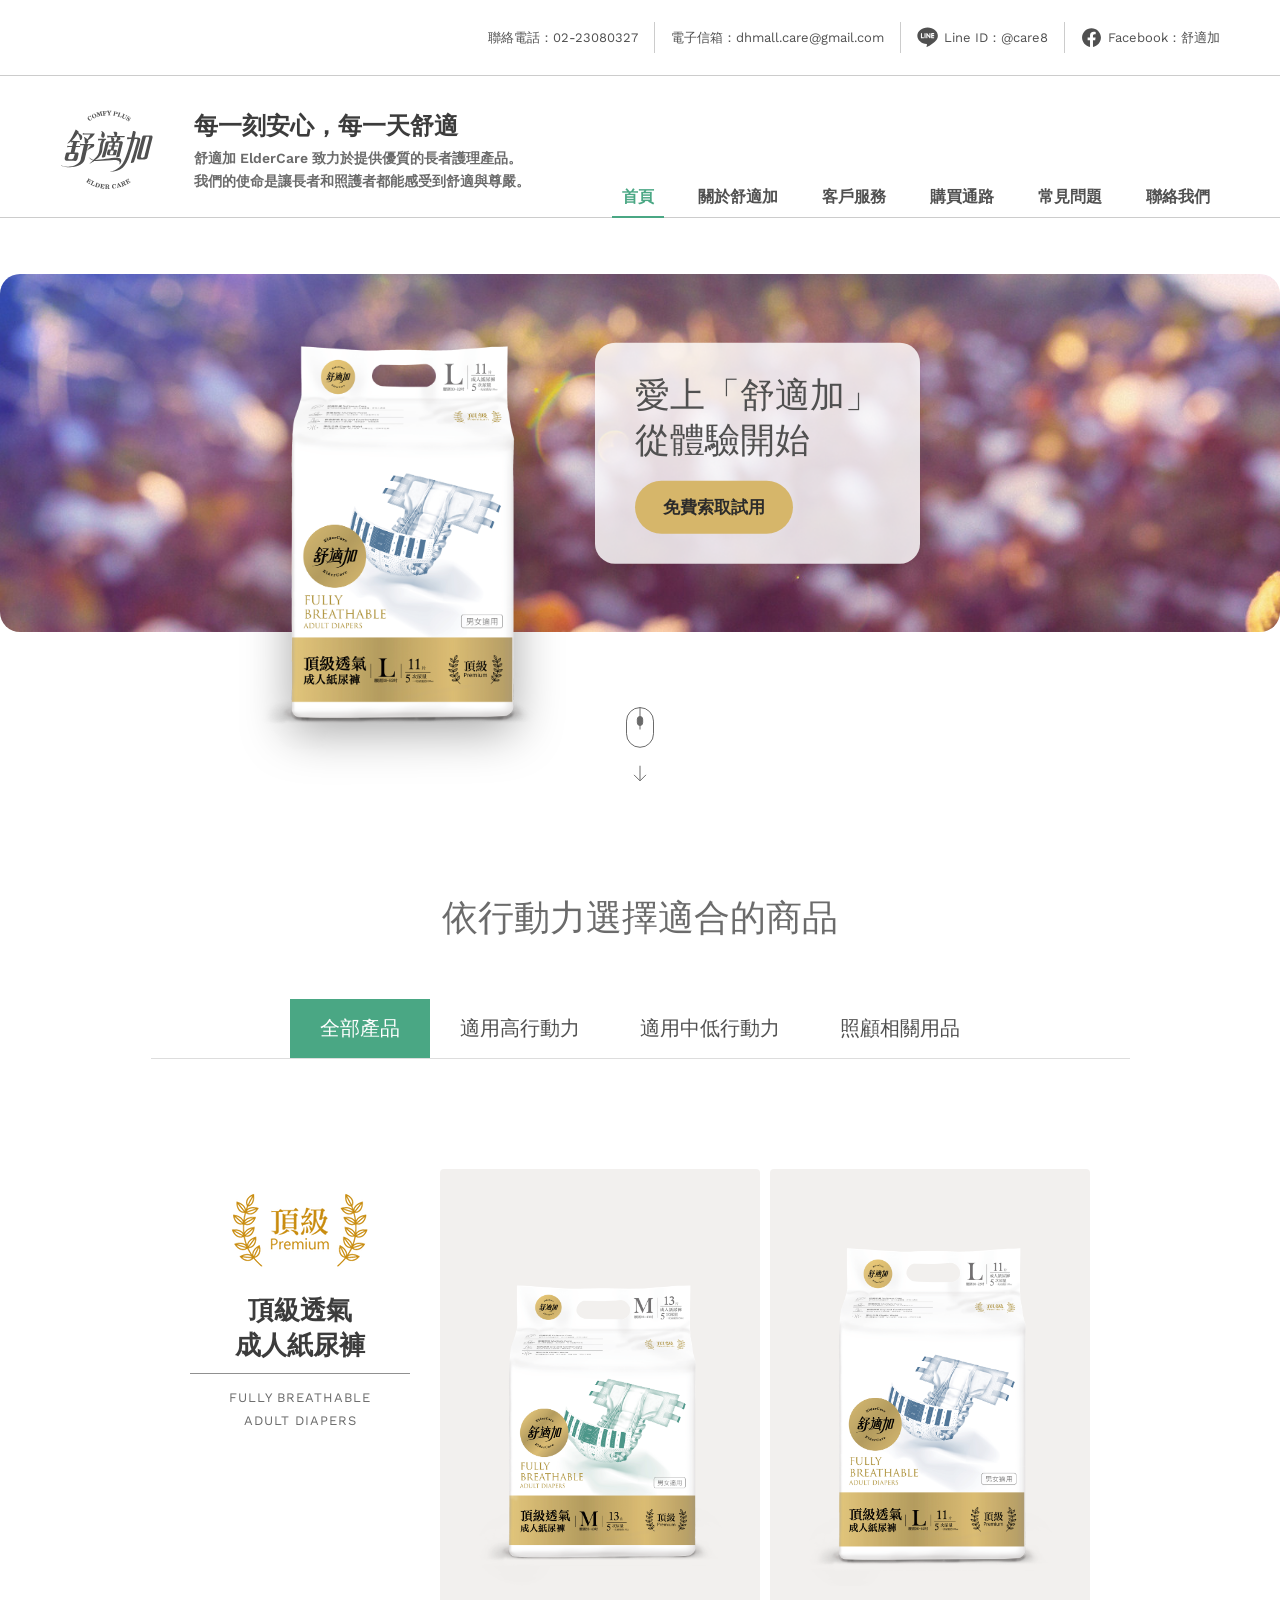
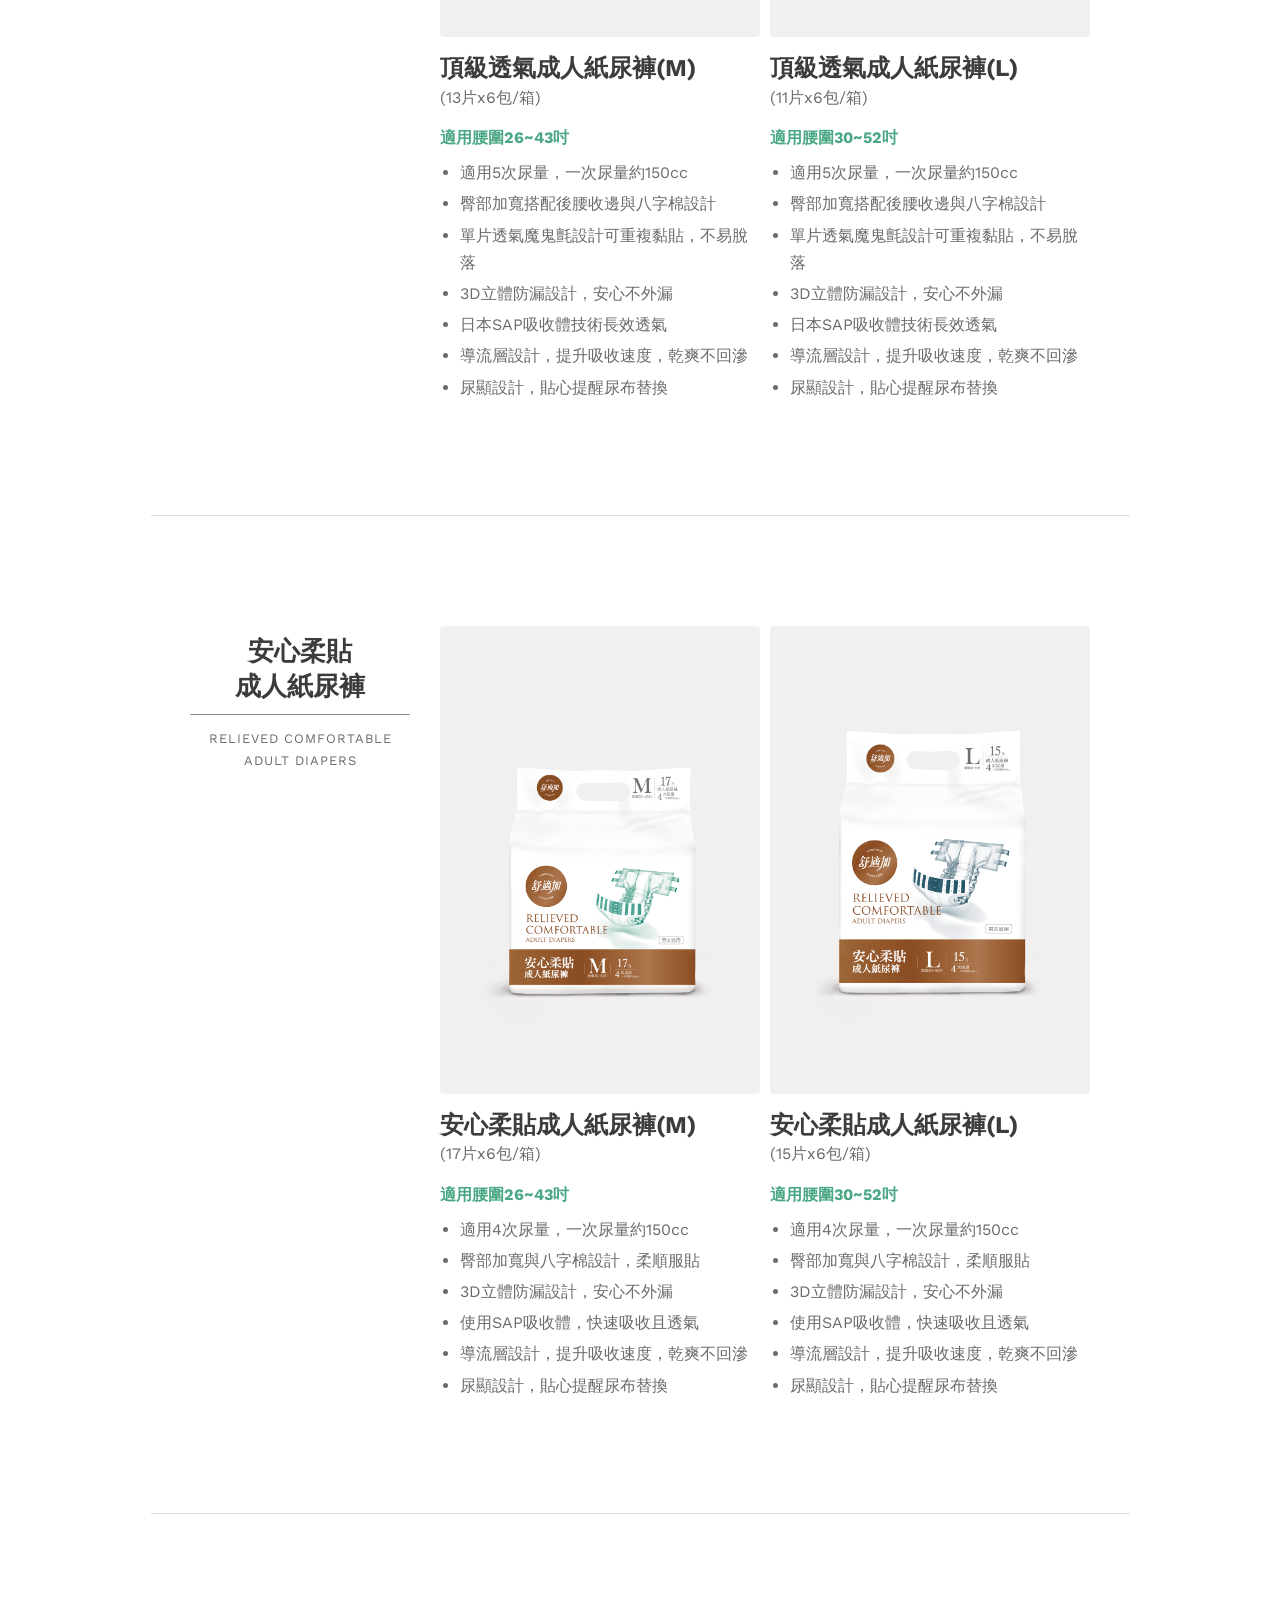
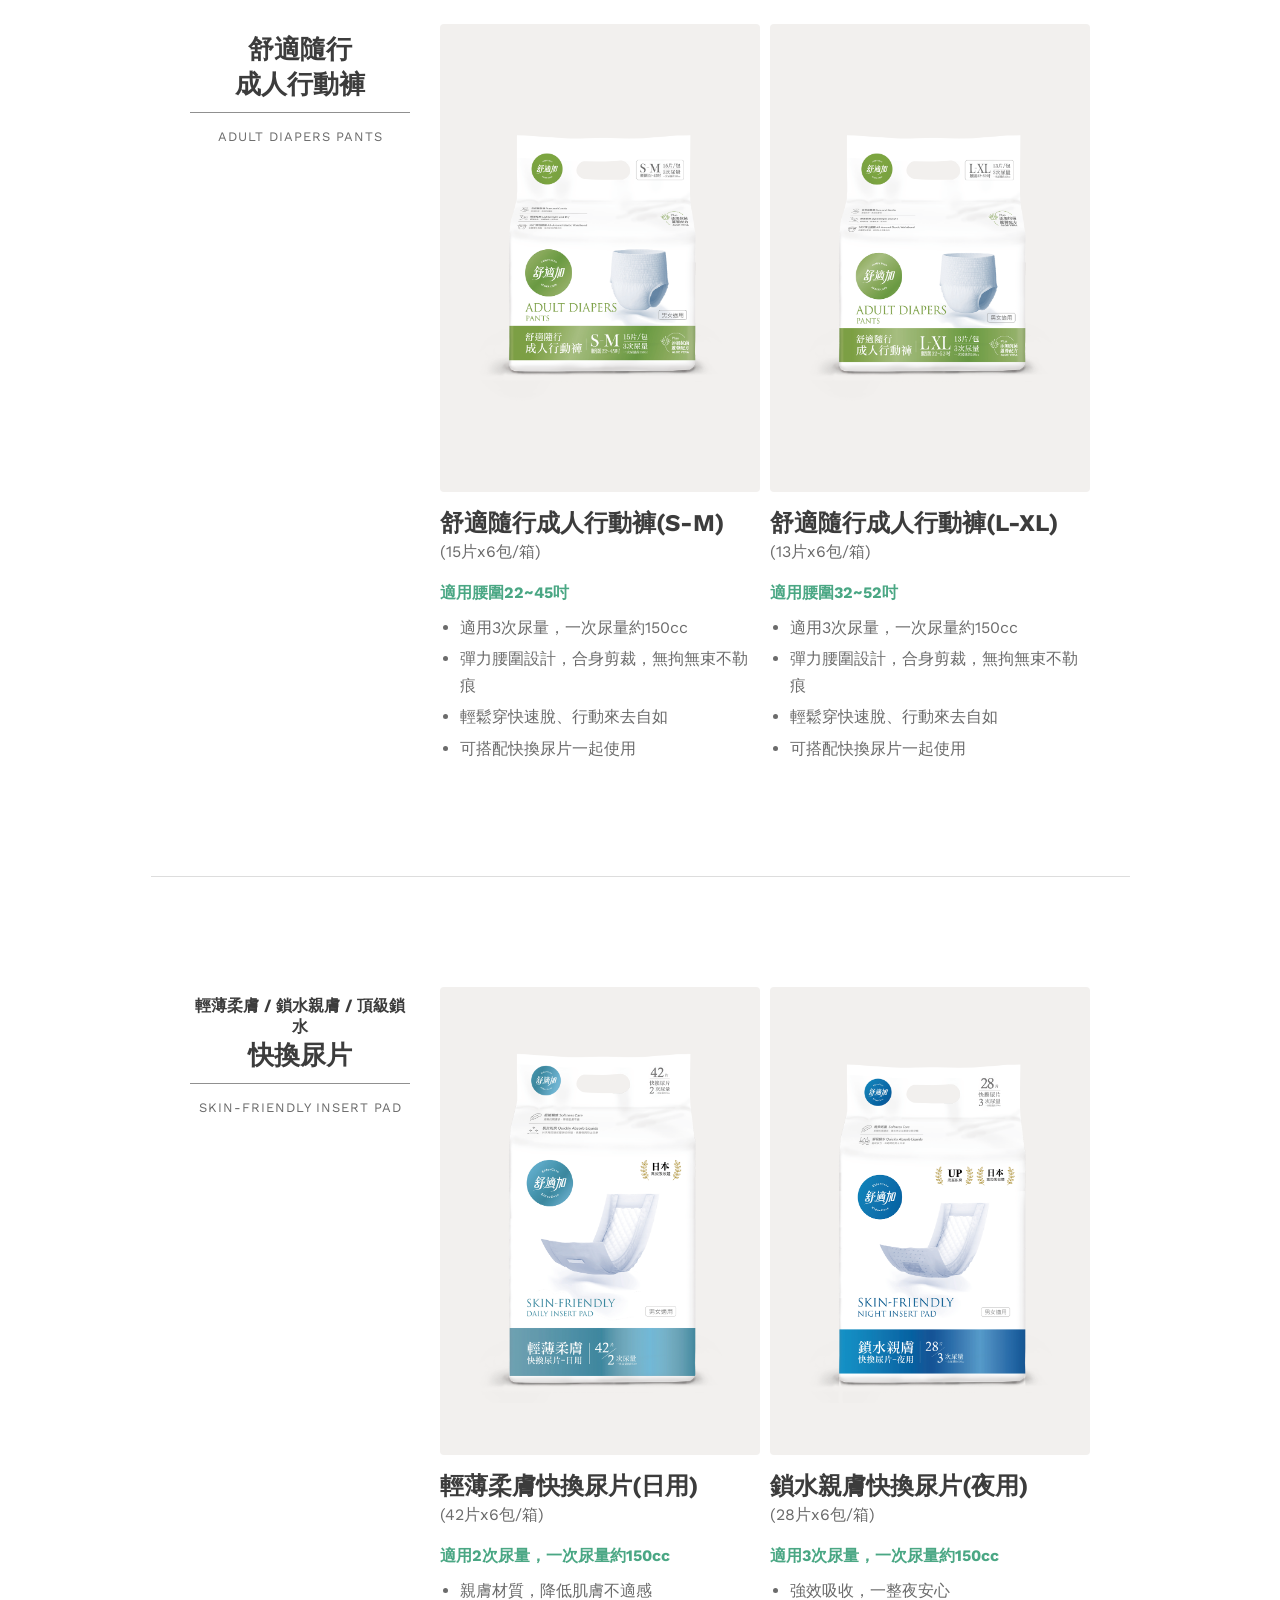
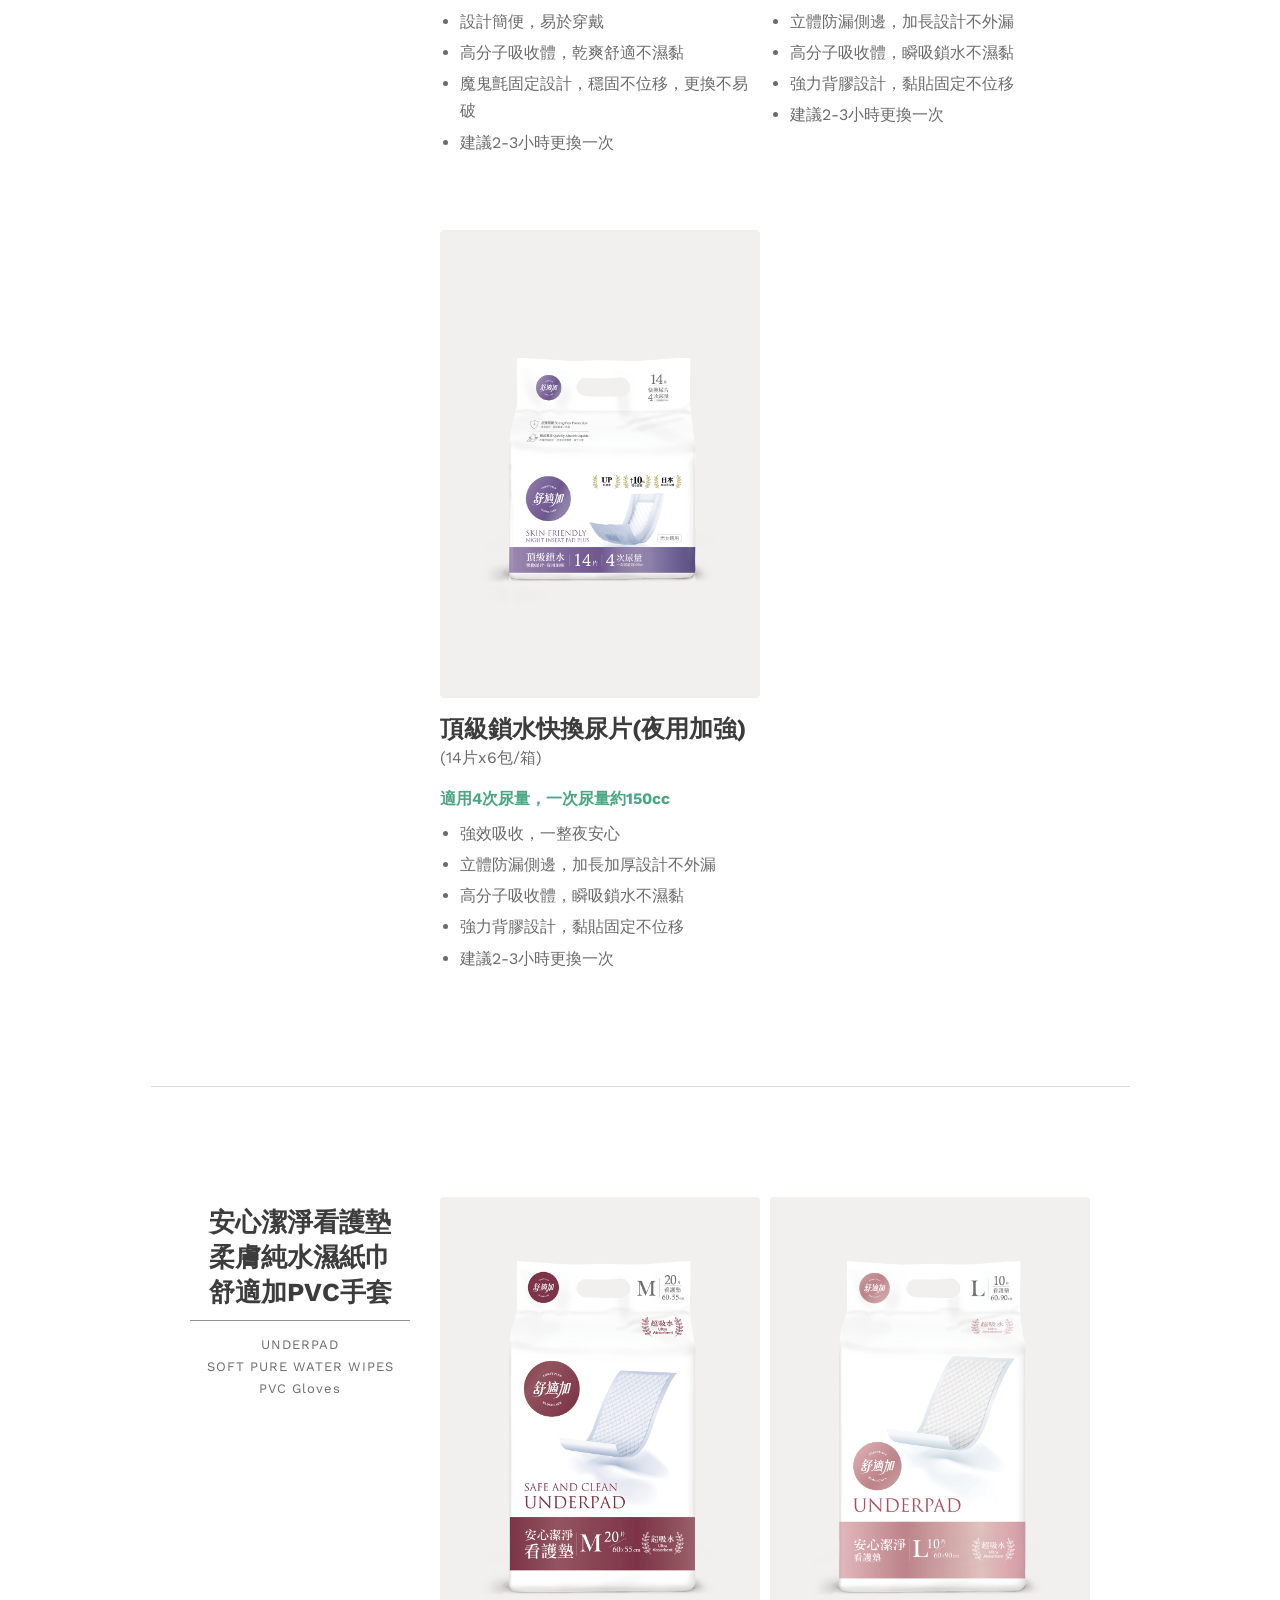
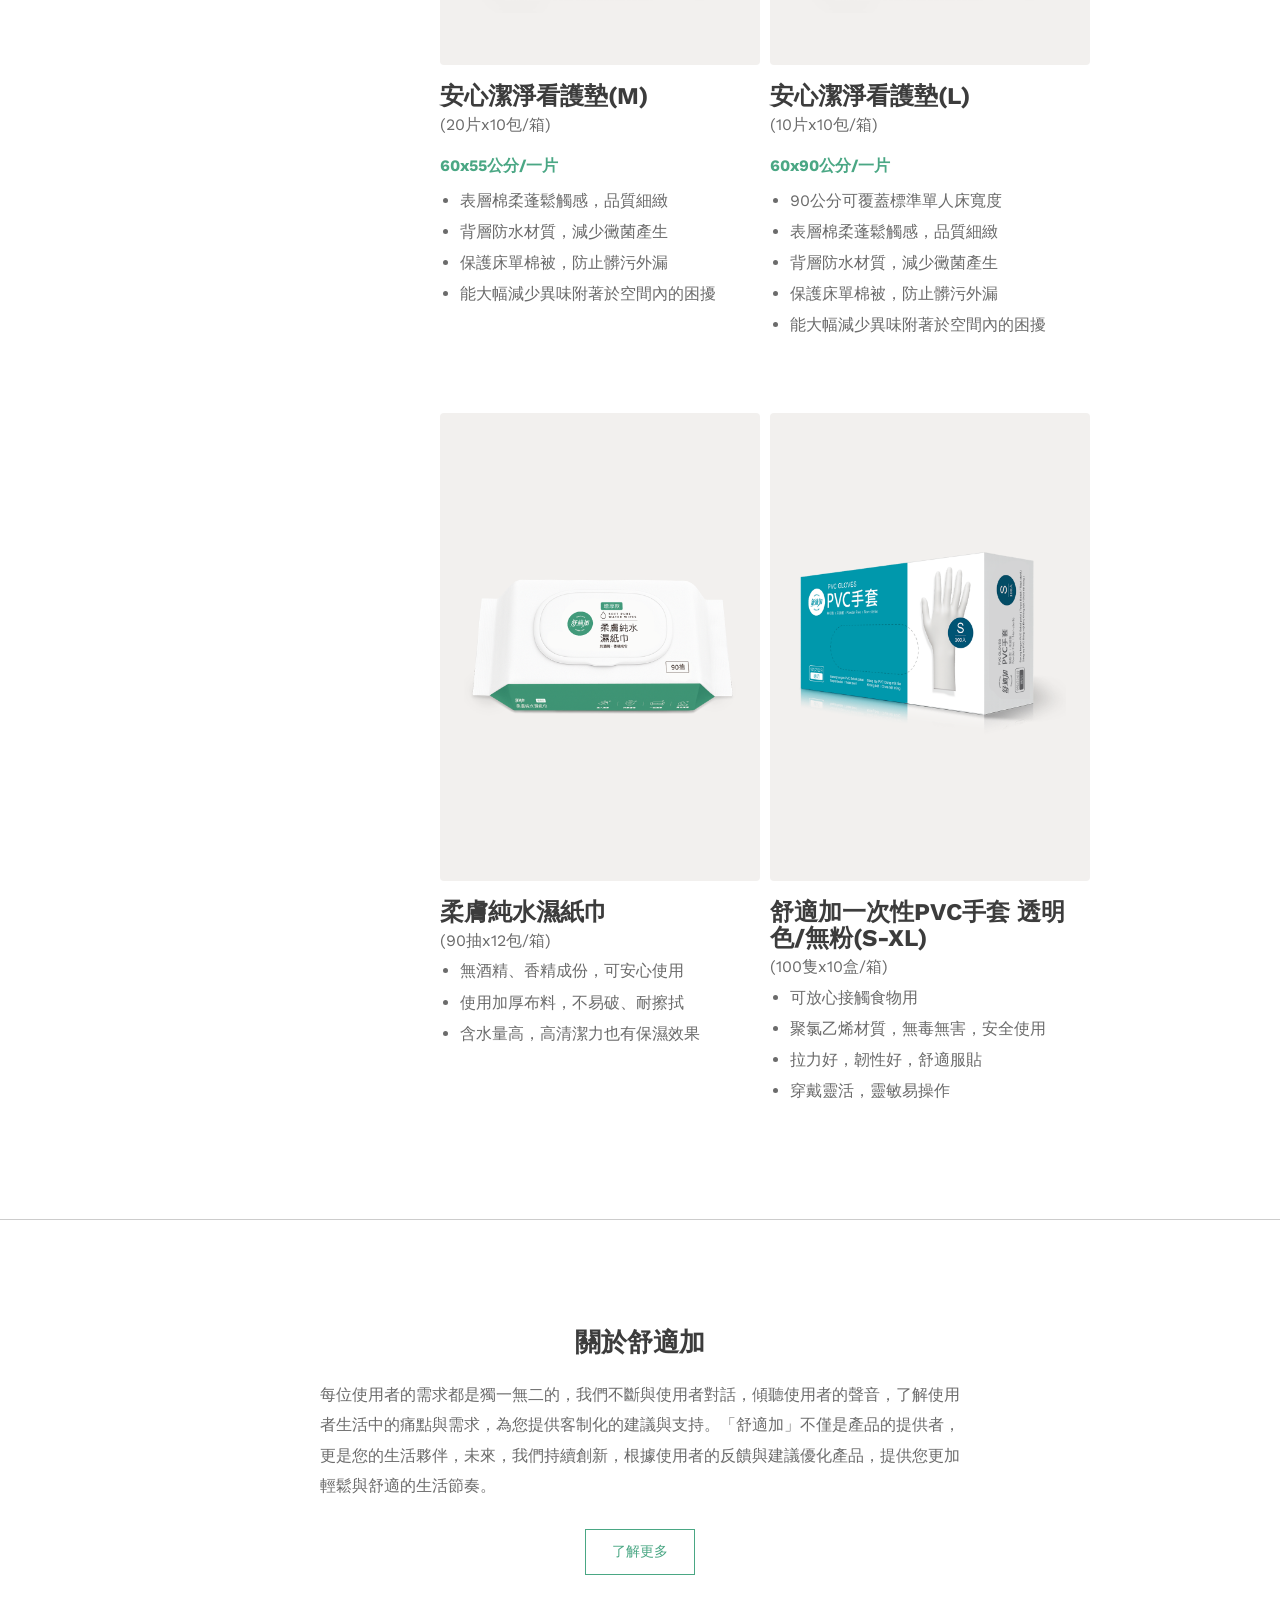
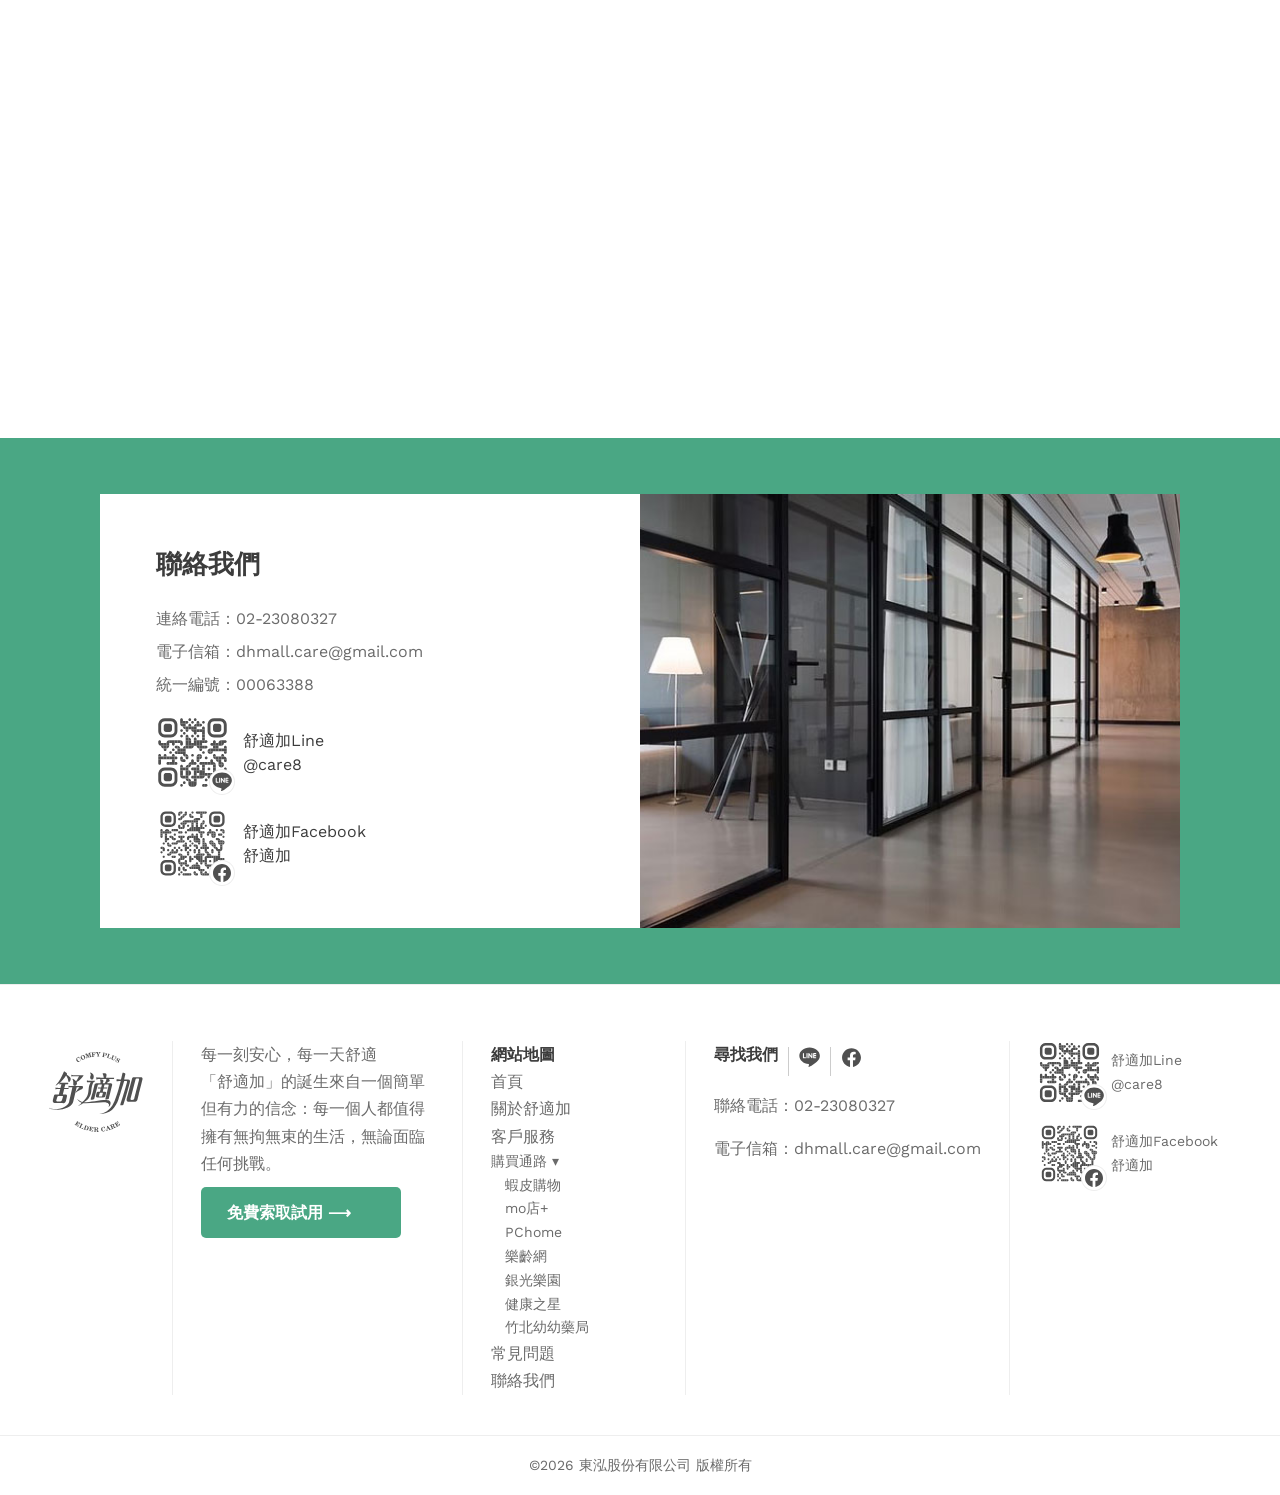
==== index.html @ c359fefc "web" ====
<!DOCTYPE html>
<html lang="zh-Hant">
<head>
<meta charset="UTF-8">
<meta name="viewport" content="width=device-width, initial-scale=1.0">
<title>舒適加 | 成人照顧用品 | 成人紙尿褲、成人行動褲、黏貼式尿布、快換尿片、看護墊 | 愛上，從體驗開始</title>
<link rel="icon" href="images/favicon.png">
<link rel="stylesheet" href="style.css">
<link rel="preconnect" href="https://fonts.googleapis.com">
<link rel="preconnect" href="https://fonts.gstatic.com" crossorigin>
<link href="https://fonts.googleapis.com/css2?family=Handjet:wght,ELSH@100..900,2&family=Noto+Serif+TC&family=Work+Sans:ital,wght@0,100..900;1,100..900&display=swap" rel="stylesheet">
</head>
<body>
<header class="site-header">
  <div class="topbar">
    <div class="bar topbar-inner">
      <a href="tel:0223080327">聯絡電話：02-23080327</a>
      <a href="mailto:dhmall.care@gmail.com">電子信箱：dhmall.care@gmail.com</a>
      <a href="https://lin.ee/dEskHnp" target="_blank" rel="noopener" class="topbar-icon-link"><span class="topbar-icon icon-swap" aria-hidden="true"><img src="images/icon-line.svg" alt="" class="icon-base"><img src="images/icon-line-hover.svg" alt="" class="icon-hover"></span>Line ID：@care8</a>
      <a href="https://www.facebook.com/comfyplus.tw" target="_blank" rel="noopener" class="topbar-icon-link"><span class="topbar-icon icon-swap" aria-hidden="true"><img src="images/icon-facebook.svg" alt="" class="icon-base"><img src="images/icon-facebook-hover.svg" alt="" class="icon-hover"></span>Facebook：舒適加</a>
    </div>
  </div>
  <div class="mainbar">
    <div class="bar mainbar-inner">
      <a href="index.html" class="logo">
        <span class="logo-img icon-swap"><img src="images/logo.svg" alt="舒適加 Comfy Plus Elder Care" class="icon-base"><img src="images/logo-hover.svg" alt="" class="icon-hover"></span>
      </a>
      <button type="button" class="nav-toggle" id="navToggle" aria-label="開啟選單" aria-expanded="false" aria-controls="mainNav">
        <span></span><span></span><span></span>
      </button>
      <div class="tagline">
        <h1>每一刻安心，每一天舒適</h1>
        <p>舒適加 ElderCare 致力於提供優質的長者護理產品。<br>我們的使命是讓長者和照護者都能感受到舒適與尊嚴。</p>
      </div>
      <nav class="mainnav" id="mainNav">
        <a href="index.html" class="active">首頁</a>
        <a href="about.html">關於舒適加</a>
        <a href="service.html">客戶服務</a>
        <a href="buy.html">購買通路</a>
        <a href="faq.html">常見問題</a>
        <a href="contactus.html">聯絡我們</a>
      </nav>
    </div>
  </div>
</header>

<main>
  <section class="hero">
    <div class="hero-container">
      <div class="hero-box-wrap">
        <div class="hero-box">
          <div class="hero-box-bg" style="background-image:url('images/cotton-2023-11-27-05-09-22-utc_edited.jpg');"></div>
          <div class="hero-text">
            <h2>愛上「舒適加」<br>從體驗開始</h2>
            <a href="https://docs.google.com/forms/d/1OPw-nkULOVYaguo0U02xBSoH95jGN0qlXhb7-xASJwA/edit" target="_blank" rel="noopener" class="btn-gold">免費索取試用</a>
          </div>
          <div class="hero-product">
          <img src="images/premium_L.png" alt="頂級透氣成人紙尿褲" width="387" height="585">
        </div>
        </div>
      </div>
    </div>
    <div class="scroll-indicator" aria-hidden="true">
      <svg width="28" height="200" viewBox="0 0 28 50" fill="none" xmlns="http://www.w3.org/2000/svg">
<rect x="0.5" y="0.604492" width="27" height="39.6897" rx="13.5" stroke="#505050"></rect>
<path d="M14 0.695068L14 22.1064" stroke="#505050" stroke-linecap="round"></path>
<rect x="11.3413" y="9.54645" width="5.3174" height="8.85417" rx="2.6587" fill="#505050" stroke="#505050"></rect>
<g>
<path d="M8.30042 61.4828L14 67.1824L19.6996 61.4828" stroke="#505050" stroke-linecap="round"></path>
<path d="M14 66.7259V52.4733" stroke="#505050" stroke-linecap="round"></path>
  <animateTransform attributeName="transform" type="translate" values="0 -10;0 40;" begin="0s" dur="2s" repeatCount="indefinite"></animateTransform>
  <animate attributeName="opacity" values="0;1;1;1;1;1;0" dur="2s" repeatCount="indefinite"></animate>
</g>
</svg>
    </div>
  </section>

  <section class="filter-section">
    <div class="container">
      <h2 class="section-title">依行動力選擇適合的商品</h2>
      <div class="filter-tabs">
        <button class="tab active" data-filter="all">全部產品</button>
        <button class="tab" data-filter="high">適用高行動力</button>
        <button class="tab" data-filter="mid">適用中低行動力</button>
        <button class="tab" data-filter="care">照顧相關用品</button>
      </div>
    </div>
  </section>

  <section class="product-category" data-cats="mid">
    <div class="container cat-row">
      <div class="cat-label">
        <img src="images/399282_3dc784b859944d4f8203122feb60af1d.png" alt="頂級標誌" class="cat-badge-img">
        <h3>頂級透氣<br>成人紙尿褲</h3>
        <p class="cat-en">FULLY BREATHABLE<br>ADULT DIAPERS</p>
      </div>
      <div class="cat-products">
        <article class="product-card">
          <div class="product-img"><img src="images/premium_M.png" alt="頂級透氣成人紙尿褲(M)"></div>
          <h4>頂級透氣成人紙尿褲(M)<br><span class="pack">(13片x6包/箱)</span></h4>
          <p class="fit">適用腰圍26~43吋</p>
          <ul>
            <li>適用5次尿量，一次尿量約150cc</li>
            <li>臀部加寬搭配後腰收邊與八字棉設計</li>
            <li>單片透氣魔鬼氈設計可重複黏貼，不易脫落</li>
            <li>3D立體防漏設計，安心不外漏</li>
            <li>日本SAP吸收體技術長效透氣</li>
            <li>導流層設計，提升吸收速度，乾爽不回滲</li>
            <li>尿顯設計，貼心提醒尿布替換</li>
          </ul>
        </article>
        <article class="product-card">
          <div class="product-img"><img src="images/premium_L.png" alt="頂級透氣成人紙尿褲(L)"></div>
          <h4>頂級透氣成人紙尿褲(L)<br><span class="pack">(11片x6包/箱)</span></h4>
          <p class="fit">適用腰圍30~52吋</p>
          <ul>
            <li>適用5次尿量，一次尿量約150cc</li>
            <li>臀部加寬搭配後腰收邊與八字棉設計</li>
            <li>單片透氣魔鬼氈設計可重複黏貼，不易脫落</li>
            <li>3D立體防漏設計，安心不外漏</li>
            <li>日本SAP吸收體技術長效透氣</li>
            <li>導流層設計，提升吸收速度，乾爽不回滲</li>
            <li>尿顯設計，貼心提醒尿布替換</li>
          </ul>
        </article>
      </div>
    </div>
  </section>

  <section class="product-category alt" data-cats="mid">
    <div class="container cat-row">
      <div class="cat-label">
        <h3>安心柔貼<br>成人紙尿褲</h3>
        <p class="cat-en">RELIEVED COMFORTABLE<br>ADULT DIAPERS</p>
      </div>
      <div class="cat-products">
        <article class="product-card">
          <div class="product-img"><img src="images/PE_M.png" alt="安心柔貼成人紙尿褲(M)"></div>
          <h4>安心柔貼成人紙尿褲(M)<br><span class="pack">(17片x6包/箱)</span></h4>
          <p class="fit">適用腰圍26~43吋</p>
          <ul>
            <li>適用4次尿量，一次尿量約150cc</li>
            <li>臀部加寬與八字棉設計，柔順服貼</li>
            <li>3D立體防漏設計，安心不外漏</li>
            <li>使用SAP吸收體，快速吸收且透氣</li>
            <li>導流層設計，提升吸收速度，乾爽不回滲</li>
            <li>尿顯設計，貼心提醒尿布替換</li>
          </ul>
        </article>
        <article class="product-card">
          <div class="product-img"><img src="images/PE_L.png" alt="安心柔貼成人紙尿褲(L)"></div>
          <h4>安心柔貼成人紙尿褲(L)<br><span class="pack">(15片x6包/箱)</span></h4>
          <p class="fit">適用腰圍30~52吋</p>
          <ul>
            <li>適用4次尿量，一次尿量約150cc</li>
            <li>臀部加寬與八字棉設計，柔順服貼</li>
            <li>3D立體防漏設計，安心不外漏</li>
            <li>使用SAP吸收體，快速吸收且透氣</li>
            <li>導流層設計，提升吸收速度，乾爽不回滲</li>
            <li>尿顯設計，貼心提醒尿布替換</li>
          </ul>
        </article>
      </div>
    </div>
  </section>

  <section class="product-category" data-cats="high">
    <div class="container cat-row">
      <div class="cat-label">
        <h3>舒適隨行<br>成人行動褲</h3>
        <p class="cat-en">ADULT DIAPERS PANTS</p>
      </div>
      <div class="cat-products">
        <article class="product-card">
          <div class="product-img"><img src="images/pants_S-M.png" alt="舒適隨行成人行動褲(S-M)"></div>
          <h4>舒適隨行成人行動褲(S-M)<br><span class="pack">(15片x6包/箱)</span></h4>
          <p class="fit">適用腰圍22~45吋</p>
          <ul>
            <li>適用3次尿量，一次尿量約150cc</li>
            <li>彈力腰圍設計，合身剪裁，無拘無束不勒痕</li>
            <li>輕鬆穿快速脫、行動來去自如</li>
            <li>可搭配快換尿片一起使用</li>
          </ul>
        </article>
        <article class="product-card">
          <div class="product-img"><img src="images/pants_L-XL.png" alt="舒適隨行成人行動褲(L-XL)"></div>
          <h4>舒適隨行成人行動褲(L-XL)<br><span class="pack">(13片x6包/箱)</span></h4>
          <p class="fit">適用腰圍32~52吋</p>
          <ul>
            <li>適用3次尿量，一次尿量約150cc</li>
            <li>彈力腰圍設計，合身剪裁，無拘無束不勒痕</li>
            <li>輕鬆穿快速脫、行動來去自如</li>
            <li>可搭配快換尿片一起使用</li>
          </ul>
        </article>
      </div>
    </div>
  </section>

  <section class="product-category alt" data-cats="high mid">
    <div class="container cat-row">
      <div class="cat-label">
        <h3><div style="font-size: 16px;">輕薄柔膚 / 鎖水親膚 / 頂級鎖水</div>快換尿片</h3>
        <p class="cat-en">SKIN-FRIENDLY INSERT PAD</p>
      </div>
      <div class="cat-products">
        <article class="product-card">
          <div class="product-img"><img src="images/daily.png" alt="輕薄柔膚快換尿片(日用)"></div>
          <h4>輕薄柔膚快換尿片(日用)<br><span class="pack">(42片x6包/箱)</span></h4>
          <p class="fit">適用2次尿量，一次尿量約150cc</p>
          <ul>
            <li>親膚材質，降低肌膚不適感</li>
            <li>設計簡便，易於穿戴</li>
            <li>高分子吸收體，乾爽舒適不濕黏</li>
            <li>魔鬼氈固定設計，穩固不位移，更換不易破</li>
            <li>建議2-3小時更換一次</li>
          </ul>
        </article>
        <article class="product-card">
          <div class="product-img"><img src="images/night.png" alt="鎖水親膚快換尿片(夜用)"></div>
          <h4>鎖水親膚快換尿片(夜用)<br><span class="pack">(28片x6包/箱)</span></h4>
          <p class="fit">適用3次尿量，一次尿量約150cc</p>
          <ul>
            <li>強效吸收，一整夜安心</li>
            <li>立體防漏側邊，加長設計不外漏</li>
            <li>高分子吸收體，瞬吸鎖水不濕黏</li>
            <li>強力背膠設計，黏貼固定不位移</li>
            <li>建議2-3小時更換一次</li>
          </ul>
        </article>
        <article class="product-card">
          <div class="product-img"><img src="images/night-plus.png" alt="頂級鎖水快換尿片(夜用加強)"></div>
          <h4>頂級鎖水快換尿片(夜用加強)<br><span class="pack">(14片x6包/箱)</span></h4>
          <p class="fit">適用4次尿量，一次尿量約150cc</p>
          <ul>
            <li>強效吸收，一整夜安心</li>
            <li>立體防漏側邊，加長加厚設計不外漏</li>
            <li>高分子吸收體，瞬吸鎖水不濕黏</li>
            <li>強力背膠設計，黏貼固定不位移</li>
            <li>建議2-3小時更換一次</li>
          </ul>
        </article>
      </div>
    </div>
  </section>

  <section class="product-category" data-cats="care">
    <div class="container cat-row">
      <div class="cat-label">
        <h3>安心潔淨看護墊 <br>柔膚純水濕紙巾 <br>舒適加PVC手套</h3>
        <p class="cat-en">UNDERPAD <br> SOFT PURE WATER WIPES <br> PVC Gloves</p>
      </div>
      <div class="cat-products">
        <article class="product-card">
          <div class="product-img"><img src="images/underpad-PB_60x55.png" alt="安心潔淨看護墊(M)"></div>
          <h4>安心潔淨看護墊(M)<br><span class="pack">(20片x10包/箱)</span></h4>
          <p class="fit">60x55公分/一片</p>
          <ul>
            <li>表層棉柔蓬鬆觸感，品質細緻</li>
            <li>背層防水材質，減少黴菌產生</li>
            <li>保護床單棉被，防止髒污外漏</li>
            <li>能大幅減少異味附著於空間內的困擾</li>
          </ul>
        </article>
        <article class="product-card">
          <div class="product-img"><img src="images/underpad-PB_60x90.png" alt="安心潔淨看護墊(L)"></div>
          <h4>安心潔淨看護墊(L)<br><span class="pack">(10片x10包/箱)</span></h4>
          <p class="fit">60x90公分/一片</p>
          <ul>
            <li>90公分可覆蓋標準單人床寬度</li>
            <li>表層棉柔蓬鬆觸感，品質細緻</li>
            <li>背層防水材質，減少黴菌產生</li>
            <li>保護床單棉被，防止髒污外漏</li>
            <li>能大幅減少異味附著於空間內的困擾</li>
          </ul>
        </article>
        <article class="product-card">
          <div class="product-img"><img src="images/water_wipes.png" alt="柔膚純水濕紙巾"></div>
          <h4>柔膚純水濕紙巾<br><span class="pack">(90抽x12包/箱)</span></h4>
          <ul>
            <li>無酒精、香精成份，可安心使用</li>
            <li>使用加厚布料，不易破、耐擦拭</li>
            <li>含水量高，高清潔力也有保濕效果</li>
          </ul>
        </article>
        <article class="product-card">
          <div class="product-img"><img src="images/gloves.png" alt="舒適加一次性PVC手套 透明色/無粉(S-XL)"></div>
          <h4>舒適加一次性PVC手套 透明色/無粉(S-XL)<br><span class="pack">(100隻x10盒/箱)</span></h4>
          <ul>
            <li>可放心接觸食物用</li>
            <li>聚氯乙烯材質，無毒無害，安全使用</li>
            <li>拉力好，韌性好，舒適服貼</li>
            <li>穿戴靈活，靈敏易操作</li>
          </ul>
        </article>
      </div>
    </div>
  </section>

  <section class="about">
    <div class="container about-content">
      <h2>關於舒適加</h2>
      <p>每位使用者的需求都是獨一無二的，我們不斷與使用者對話，傾聽使用者的聲音，了解使用者生活中的痛點與需求，為您提供客制化的建議與支持。「舒適加」不僅是產品的提供者，更是您的生活夥伴，未來，我們持續創新，根據使用者的反饋與建議優化產品，提供您更加輕鬆與舒適的生活節奏。</p>
      <a href="about.html" class="btn-outline">了解更多</a>
    </div>
  </section>

  <section class="tagline-banner">
    <div class="tagline-bg"></div>
    <div class="container tagline-content">
      <p>每一刻安心</p>
      <p>每一天舒適</p>
    </div>
  </section>

  <section class="home-contact-band">
    <div class="container home-contact-inner">
      <div class="home-contact-info">
        <h2>聯絡我們</h2>
        <p><a href="tel:0223080327">連絡電話：02-23080327</a></p>
        <p><a href="mailto:dhmall.care@gmail.com">電子信箱：dhmall.care@gmail.com</a></p>
        <p>統一編號：00063388</p>
        <div class="social-row">
          <div class="qr-badge qr-badge-light">
            <a href="https://lin.ee/dEskHnp" target="_blank" rel="noopener" aria-label="舒適加 LINE">
              <img src="images/qr-line.svg" alt="舒適加 LINE QR Code" class="qr-code">
              <span class="qr-icon" aria-hidden="true"><span class="icon-swap"><img src="images/icon-line.svg" alt="" class="icon-base"><img src="images/icon-line-hover.svg" alt="" class="icon-hover"></span></span>
            </a>
          </div>
          <div><a href="https://lin.ee/dEskHnp" target="_blank" rel="noopener" aria-label="舒適加 LINE"><p>舒適加Line</p><p>@care8</p></a></div>
        </div>
        <div class="social-row">
          <div class="qr-badge qr-badge-light">
            <a href="https://www.facebook.com/comfyplus.tw" target="_blank" rel="noopener" aria-label="舒適加 Facebook">
              <img src="images/qr-facebook.svg" alt="舒適加 Facebook QR Code" class="qr-code">
              <span class="qr-icon" aria-hidden="true"><span class="icon-swap"><img src="images/icon-facebook.svg" alt="" class="icon-base"><img src="images/icon-facebook-hover.svg" alt="" class="icon-hover"></span></span>
            </a>
          </div>
          <div><a href="https://www.facebook.com/comfyplus.tw" target="_blank" rel="noopener" aria-label="舒適加 Facebook"><p>舒適加Facebook</p><p>舒適加</p></a></div>
        </div>
      </div>
      <div class="home-contact-photo">
        <img src="images/11062b_6694be830cd1452ba1d012dc3593e29e.jpg" alt="舒適加辦公室">
      </div>
    </div>
  </section>

  <script>
  (function(){
    var tabs = document.querySelectorAll('.filter-tabs .tab');
    var cats = document.querySelectorAll('.product-category');
    var tabWrap = document.querySelector('.filter-tabs');
    var section = document.querySelector('.filter-section');
    if (!tabs.length || !tabWrap) return;

    function apply(f){
      cats.forEach(function(cat){
        var list = (cat.getAttribute('data-cats') || '').split(' ');
        cat.style.display = (f === 'all' || list.indexOf(f) !== -1) ? '' : 'none';
      });
      tabs.forEach(function(t){
        t.classList.toggle('active', t.getAttribute('data-filter') === f);
      });
      if (select) select.value = f;
    }

    /* On phone screens the four tabs are replaced by a native dropdown (the
       stylesheet swaps which one is visible). It is built from the buttons
       rather than duplicated in the markup, so the labels only ever have to
       be edited in one place — and because it is created here, a browser
       with JS off keeps the original tab row instead of losing the control
       entirely. Using a real <select> means phones show their own native
       picker, which is easier to use than a custom menu. */
    var select = document.createElement('select');
    select.className = 'filter-select';
    select.setAttribute('aria-label', '依行動力篩選商品');
    tabs.forEach(function(tab){
      var opt = document.createElement('option');
      opt.value = tab.getAttribute('data-filter');
      opt.textContent = tab.textContent.trim();
      if (tab.classList.contains('active')) opt.selected = true;
      select.appendChild(opt);
    });
    select.addEventListener('change', function(){ apply(select.value); });
    tabWrap.parentNode.insertBefore(select, tabWrap.nextSibling);
    if (section) section.classList.add('has-filter-select');

    tabs.forEach(function(tab){
      tab.addEventListener('click', function(){
        apply(tab.getAttribute('data-filter'));
      });
    });
  })();
  </script>

</main>
<footer class="site-footer">
  <div class="bar footer-top">
    <div class="footer-col footer-logo-col">
      <a href="index.html" class="logo">
        <span class="logo-img icon-swap"><img src="images/logo.svg" alt="舒適加 Comfy Plus Elder Care" class="icon-base"><img src="images/logo-hover.svg" alt="" class="icon-hover"></span>
      </a>
    </div>
    <div class="footer-col footer-brand">
      <p>每一刻安心，每一天舒適<br>「舒適加」的誕生來自一個簡單但有力的信念：每一個人都值得擁有無拘無束的生活，無論面臨任何挑戰。</p>
      <a href="https://docs.google.com/forms/d/1OPw-nkULOVYaguo0U02xBSoH95jGN0qlXhb7-xASJwA/edit" target="_blank" rel="noopener" class="btn-teal">免費索取試用 &#10230;</a>
    </div>
    <div class="footer-col">
      <h3>網站地圖</h3>
      <a href="index.html">首頁</a>
      <a href="about.html">關於舒適加</a>
      <a href="service.html">客戶服務</a>
      <span class="submenu-label">購買通路 &#9662;</span>
      <a href="https://shopee.tw/shop/1386194166" target="_blank" rel="noopener" class="sub">蝦皮購物</a>
      <a href="https://www.momoshop.com.tw/TP/TP0006157/main?entpCode=TP0006157" target="_blank" rel="noopener" class="sub">mo店+</a>
      <a href="https://24h.pchome.com.tw/prod/DAAU5J-A900IV50Z" target="_blank" rel="noopener" class="sub">PChome</a>
      <a href="https://www.ez66.com.tw/products/g1pu71250000003" target="_blank" rel="noopener" class="sub">樂齡網</a>
      <a href="https://www.altc.com.tw/products/ssc-03" target="_blank" rel="noopener" class="sub">銀光樂園</a>
      <a href="https://www.vitalstar2019.com.tw/" target="_blank" rel="noopener" class="sub">健康之星</a>
      <a href="https://shopee.tw/yoyopharm?categoryId=100630&entryPoint=ShopByPDP&itemId=17687383440" target="_blank" rel="noopener" class="sub">竹北幼幼藥局</a>
      <a href="faq.html">常見問題</a>
      <a href="contactus.html">聯絡我們</a>
    </div>
    <div class="footer-col">
      <div class="find-us">
        <h3>尋找我們</h3>
      <div class="footer-social-icons">
        <a href="https://lin.ee/dEskHnp" target="_blank" rel="noopener" aria-label="舒適加 LINE">
          <span class="footer-social-icon icon-swap" role="img" aria-label="LINE"><img src="images/icon-line.svg" alt="" class="icon-base"><img src="images/icon-line-hover.svg" alt="" class="icon-hover"></span>
        </a>
        <a href="https://www.facebook.com/comfyplus.tw" target="_blank" rel="noopener" aria-label="舒適加 Facebook">
          <span class="footer-social-icon icon-swap" role="img" aria-label="Facebook"><img src="images/icon-facebook.svg" alt="" class="icon-base"><img src="images/icon-facebook-hover.svg" alt="" class="icon-hover"></span>
        </a>
      </div>
      </div>
      
      <p><a href="tel:0223080327">聯絡電話：02-23080327</a></p>
      <p><a href="mailto:dhmall.care@gmail.com">電子信箱：dhmall.care@gmail.com</a></p>
    </div>
    <div class="footer-col qr-col">
      <div class="qr-item">
        <div class="qr-badge">
          <a href="https://lin.ee/dEskHnp" target="_blank" rel="noopener" aria-label="舒適加 LINE">
              <img src="images/qr-line.svg" alt="舒適加 LINE QR Code" class="qr-code">
              <span class="qr-icon" aria-hidden="true"><span class="icon-swap"><img src="images/icon-line.svg" alt="" class="icon-base"><img src="images/icon-line-hover.svg" alt="" class="icon-hover"></span></span>
          </a>
        </div>
        <div><a href="https://lin.ee/dEskHnp" target="_blank" rel="noopener" aria-label="舒適加 LINE"><p>舒適加Line</p><p>@care8</p></a></div>
      </div>
      <div class="qr-item">
        <div class="qr-badge">
          <a href="https://www.facebook.com/comfyplus.tw" target="_blank" rel="noopener" aria-label="舒適加 Facebook">
              <img src="images/qr-facebook.svg" alt="舒適加 Facebook QR Code" class="qr-code">
              <span class="qr-icon" aria-hidden="true"><span class="icon-swap"><img src="images/icon-facebook.svg" alt="" class="icon-base"><img src="images/icon-facebook-hover.svg" alt="" class="icon-hover"></span></span>
          </a>
        </div>
        <div><a href="https://www.facebook.com/comfyplus.tw" target="_blank" rel="noopener" aria-label="舒適加 Facebook"><p>舒適加Facebook</p><p>舒適加</p></a></div>
      </div>
    </div>
  </div>
  <div class="footer-bottom">
    <div class="bar">&copy;2026 東泓股份有限公司 版權所有</div>
  </div>
</footer>

<!-- Product quick-view lightbox: photo on the left, product details and
     feature list on the right. Stays `hidden` until a product photo is
     clicked; the script at the bottom of this page fills it in and drives
     the prev/next arrows. -->
<div class="lightbox" id="lightbox" role="dialog" aria-modal="true" aria-labelledby="lightboxTitle" hidden>
  <button type="button" class="lightbox-close" id="lightboxClose" aria-label="關閉">&times;</button>
  <button type="button" class="lightbox-nav lightbox-prev" id="lightboxPrev" aria-label="上一個產品">
    <svg viewBox="0 0 24 24" width="24" height="24" aria-hidden="true" focusable="false">
      <path d="M15 4 L7 12 L15 20" fill="none" stroke="currentColor" stroke-width="2"
            stroke-linecap="round" stroke-linejoin="round"/>
    </svg>
  </button>
  <button type="button" class="lightbox-nav lightbox-next" id="lightboxNext" aria-label="下一個產品">
    <svg viewBox="0 0 24 24" width="24" height="24" aria-hidden="true" focusable="false">
      <path d="M9 4 L17 12 L9 20" fill="none" stroke="currentColor" stroke-width="2"
            stroke-linecap="round" stroke-linejoin="round"/>
    </svg>
  </button>
  <div class="lightbox-panel">
    <div class="lightbox-media">
      <img id="lightboxImg" alt="">
    </div>
    <div class="lightbox-info">
      <h3 class="lightbox-title" id="lightboxTitle"></h3>
      <p class="lightbox-pack" id="lightboxPack"></p>
      <p class="lightbox-fit" id="lightboxFit"></p>
      <ul class="lightbox-features" id="lightboxFeatures"></ul>
      <p class="lightbox-count" id="lightboxCount"></p>
    </div>
  </div>
</div>

<script>
(function(){
  // Hide the header when scrolling down, slide it back in when scrolling up
  // (matches the original site's sticky-header behaviour).
  var header = document.querySelector('.site-header');
  var mainnav = document.getElementById('mainNav');
  if (!header) return;
  var lastY = window.scrollY;
  var HIDE_AFTER = 60;
  window.addEventListener('scroll', function(){
    if (mainnav && mainnav.classList.contains('open')) return; // keep header visible while the mobile menu is open
    var y = window.scrollY;
    if (y > lastY && y > HIDE_AFTER) {
      header.classList.add('header-hidden');
    } else {
      header.classList.remove('header-hidden');
    }
    lastY = y;
  }, { passive: true });
})();

(function(){
  // Mobile hamburger menu: toggles the nav list open/closed on small screens.
  var toggle = document.getElementById('navToggle');
  var nav = document.getElementById('mainNav');
  if (!toggle || !nav) return;
  toggle.addEventListener('click', function(){
    var isOpen = nav.classList.toggle('open');
    toggle.classList.toggle('open', isOpen);
    toggle.setAttribute('aria-expanded', isOpen ? 'true' : 'false');
  });
  // Tapping a menu link closes the menu (useful for same-page anchors / after navigation).
  nav.querySelectorAll('a').forEach(function(a){
    a.addEventListener('click', function(){
      nav.classList.remove('open');
      toggle.classList.remove('open');
      toggle.setAttribute('aria-expanded', 'false');
    });
  });
  // If the window is resized back up past the mobile breakpoint, reset the menu state.
  window.addEventListener('resize', function(){
    if (window.innerWidth > 767 && nav.classList.contains('open')) {
      nav.classList.remove('open');
      toggle.classList.remove('open');
      toggle.setAttribute('aria-expanded', 'false');
    }
  });
})();

(function(){
  // "每一刻安心/每一天舒適" banner: the background photo stays fixed in the
  // viewport (background-attachment:fixed, in CSS) and its position never
  // shifts, while it slowly zooms in as the section scrolls through view.
  // IMPORTANT: this animates background-size (in px), never a transform —
  // a transform on this element would silently turn off background-
  // attachment:fixed and make the image drift instead of staying anchored
  // to the viewport.
  var section = document.querySelector('.tagline-banner');
  var bg = document.querySelector('.tagline-bg');
  if (!section || !bg) return;
  var reduceMotion = window.matchMedia && window.matchMedia('(prefers-reduced-motion: reduce)').matches;
  if (reduceMotion) return;
  var IMG_W = 1907, IMG_H = 913; // natural size of 99ec98fdb81945c29c25a3ad6c5606b1.jpg
  var MAX_SCALE = 1.18;
  function onScroll(){
    var vw = window.innerWidth || document.documentElement.clientWidth;
    var vh = window.innerHeight || document.documentElement.clientHeight;
    var coverScale = Math.max(vw / IMG_W, vh / IMG_H);
    var rect = section.getBoundingClientRect();
    var total = vh + rect.height;
    var progress = total > 0 ? (vh - rect.top) / total : 0;
    progress = Math.max(0, Math.min(1, progress));
    var scale = coverScale * (1 + progress * (MAX_SCALE - 1));
    bg.style.backgroundSize = (IMG_W * scale).toFixed(1) + 'px ' + (IMG_H * scale).toFixed(1) + 'px';
  }
  window.addEventListener('scroll', onScroll, { passive: true });
  window.addEventListener('resize', onScroll);
  onScroll();
})();

(function(){
  // Secondary-page hero photos (about/service/buy/faq/contactus): a plain
  // <img> cropped to a fixed 633px-tall box (object-fit:cover, in CSS) that
  // slowly zooms in as the section scrolls through view. Unlike the tagline
  // banner above, these images have no background-attachment:fixed to
  // protect, so a straightforward transform:scale() is safe here.
  var img = document.querySelector('.page-hero-photo img');
  var section = document.querySelector('.page-hero');
  if (!img || !section) return;
  var reduceMotion = window.matchMedia && window.matchMedia('(prefers-reduced-motion: reduce)').matches;
  if (reduceMotion) return;
  var MAX_SCALE = 1.15;
  function onScroll(){
    var vh = window.innerHeight || document.documentElement.clientHeight;
    var rect = section.getBoundingClientRect();
    var total = vh + rect.height;
    var progress = total > 0 ? (vh - rect.top) / total : 0;
    progress = Math.max(0, Math.min(1, progress));
    var scale = 1 + progress * (MAX_SCALE - 1);
    img.style.transform = 'scale(' + scale.toFixed(3) + ')';
  }
  window.addEventListener('scroll', onScroll, { passive: true });
  window.addEventListener('resize', onScroll);
  onScroll();
})();

/* ---------- Product quick-view lightbox ----------
   Clicking (or keyboard-activating) any product photo opens that product in
   the overlay defined just above: the photo on the left, and on the right its
   name, pack size, waist range and full feature list. Left/right arrows (and
   the arrow keys) step through every product on the page, wrapping around at
   both ends. The tiles stay plain <div>s in the markup — the button semantics
   are attached here — so with JS off the page is still a normal product list. */
(function(){
  var lb = document.getElementById('lightbox');
  var boxes = document.querySelectorAll('.product-category .product-img');
  if (!lb || !boxes.length) return;

  var elImg   = document.getElementById('lightboxImg');
  var elTitle = document.getElementById('lightboxTitle');
  var elPack  = document.getElementById('lightboxPack');
  var elFit   = document.getElementById('lightboxFit');
  var elFeat  = document.getElementById('lightboxFeatures');
  var elCount = document.getElementById('lightboxCount');
  var btnClose = document.getElementById('lightboxClose');
  var btnPrev  = document.getElementById('lightboxPrev');
  var btnNext  = document.getElementById('lightboxNext');
  var controls = [btnClose, btnPrev, btnNext];

  var current = -1;
  var lastFocus = null;

  function text(el){ return el ? el.textContent.trim() : ''; }

  // Read each card once up front. The heading is
  // "<name><br><span class="pack">(13片x6包/箱)</span>", so the leading text
  // node is the product name and the .pack span is the box quantity.
  var items = Array.prototype.map.call(boxes, function(box){
    var card = box.closest('.product-card');
    var h4 = card ? card.querySelector('h4') : null;
    var img = box.querySelector('img');
    var name = '';
    if (h4 && h4.childNodes.length && h4.childNodes[0].nodeValue) {
      name = h4.childNodes[0].nodeValue.trim();
    }
    if (!name && img) name = img.alt || '';
    return {
      box: box,
      src: img ? (img.getAttribute('src') || '') : '',
      name: name,
      pack: h4 ? text(h4.querySelector('.pack')) : '',
      fit:  card ? text(card.querySelector('.fit')) : '',
      features: card ? Array.prototype.map.call(card.querySelectorAll('ul li'), text) : []
    };
  });

  /* The page scrolls on <html>, and because the stylesheet sets
     html{overflow-x:hidden} the usual body{overflow:hidden} trick does NOT
     reach the viewport — overflow only propagates from <body> while <html>
     is `visible`. So the lock goes on <html> itself. Hiding the scrollbar
     would otherwise widen the page and shift it sideways, so its width is
     added back as padding for as long as the overlay is open. */
  var scrollLock = {
    on: function(){
      var docEl = document.documentElement;
      var sbw = window.innerWidth - docEl.clientWidth;
      docEl.style.overflow = 'hidden';
      if (sbw > 0) document.body.style.paddingRight = sbw + 'px';
    },
    off: function(){
      document.documentElement.style.overflow = '';
      document.body.style.paddingRight = '';
    }
  };

  function show(i){
    var n = items.length;
    current = ((i % n) + n) % n;           // wrap around at both ends
    var it = items[current];
    elImg.src = it.src;
    elImg.alt = it.name;
    elTitle.textContent = it.name;
    elPack.textContent = it.pack;
    elPack.hidden = !it.pack;
    elFit.textContent = it.fit;
    elFit.hidden = !it.fit;
    elFeat.innerHTML = '';
    it.features.forEach(function(f){
      var li = document.createElement('li');
      li.textContent = f;
      elFeat.appendChild(li);
    });
    elFeat.hidden = !it.features.length;
    elCount.textContent = (current + 1) + ' / ' + n;
    // Long feature lists scroll inside the panel; start each product at the top.
    var info = elFeat.parentNode;
    if (info) info.scrollTop = 0;
  }

  function open(i){
    lastFocus = items[i] ? items[i].box : null;
    show(i);
    lb.hidden = false;
    scrollLock.on();
    btnClose.focus();
  }

  function close(){
    if (lb.hidden) return;
    lb.hidden = true;
    elImg.removeAttribute('src');
    scrollLock.off();
    if (lastFocus) { lastFocus.focus(); lastFocus = null; }
  }

  items.forEach(function(it, i){
    it.box.setAttribute('role', 'button');
    it.box.setAttribute('tabindex', '0');
    it.box.setAttribute('aria-label', '放大檢視 ' + it.name);
    it.box.addEventListener('click', function(){ open(i); });
    it.box.addEventListener('keydown', function(e){
      if (e.key === 'Enter' || e.key === ' ' || e.key === 'Spacebar') {
        e.preventDefault();
        open(i);
      }
    });
  });

  btnClose.addEventListener('click', close);
  btnPrev.addEventListener('click', function(){ show(current - 1); });
  btnNext.addEventListener('click', function(){ show(current + 1); });

  // Clicking the empty area around the panel closes; clicking the panel does not.
  lb.addEventListener('click', function(e){
    if (e.target === lb) close();
  });

  document.addEventListener('keydown', function(e){
    if (lb.hidden) return;
    if (e.key === 'Escape' || e.key === 'Esc') { close(); return; }
    if (e.key === 'ArrowLeft')  { show(current - 1); return; }
    if (e.key === 'ArrowRight') { show(current + 1); return; }
    if (e.key === 'Tab') {
      // Keep Tab cycling between the overlay's own three buttons.
      e.preventDefault();
      var idx = controls.indexOf(document.activeElement);
      var step = e.shiftKey ? -1 : 1;
      var next = (idx === -1) ? 0 : (idx + step + controls.length) % controls.length;
      controls[next].focus();
    }
  });
})();
</script>
</body>
</html>
---- style.css ----
/* ===================================================
   舒適加 Comfy Plus — static responsive reproduction
   =================================================== */

:root{
  --gold: #d6b66a;
  --gold-dark: #c4a253;
  --teal: #4aa784;
  --teal-dark: #3c8e6f;
  --text-dark: #3c3c3c;
  --text-mid: #6b6b6b;
  --bg-card: #f2f0ee;
  --bg-alt: #faf8f6;
  --max-w: 900px
}

*{ box-sizing: border-box; }
html{ overflow-x:hidden; }
body{ margin:0; padding:0; width:100%; }
body{
  font-family: "Helvetica Neue",worksans-extralight,"work sans",Helvetica,Arial,"PingFang TC","Microsoft JhengHei","Noto Sans TC",sans-serif;
  color: var(--text-dark);
  line-height: 1.7;
  background:#fff;
}
a{ text-decoration:none; color:inherit; color: #505050;}
ul{ margin:0; padding:0; list-style:disc;    padding-left: 20px; }
img{ max-width:100%; display:block; }
h1,h2,h3,h4{ margin:0; font-weight:700; font-family:inherit; }

.container{
  max-width: var(--max-w);
  margin: 0 auto;
  padding: 0 0px;
}
.hero-container{
  max-width: 1527px;
  margin: 0 auto;
}
/* Full-width bar used inside header/footer: no centered max-width, spans the
   entire viewport edge-to-edge (matches the original site's full-screen
   header/footer layout), with its own comfortable side padding. */
.bar{
  width: 100%;
  max-width: none;
  margin: 0;
  padding: 0 48px;
}

/* ---------- Header ---------- */
.site-header{
  position: sticky;
  top: 0;
  z-index: 100;
  background: #fff;
  width: 100%;
  transition: transform .32s ease;
  border-bottom: 1px solid #cccccc;
}
/* Slides the header up out of view when scrolling down the page, and
   slides it back in as soon as the user scrolls back up (matches the
   original site's sticky-header entrance/exit motion). */
.site-header.header-hidden{
  transform: translateY(-100%);
}
.topbar{
  border-bottom: 1px solid #ccc;
  font-size: 13px;
  color: var(--text-mid);
}
.topbar-inner{
  display:flex;
  flex-wrap: wrap;
  gap: 0;
  padding: 22px 60px;
  justify-content: flex-end;
}
.topbar-inner a{
  padding: 0 16px;
  border-left: 1px solid #ccc;
  line-height: 2.4;
  transition: color .15s ease;
}
/* Hovering anywhere on a topbar link tints its text; for the two links that
   carry an icon, the icon-swap rules further down recolour the icon to match
   at the same time, so the whole link changes together. */
.topbar-inner a:hover{ color: var(--teal-dark); }
.topbar-inner a:first-child{
  border-left: none;
  padding-left: 0;
}
.topbar-inner a:last-child{
  padding-right: 0;
}
.topbar-icon-link{
  display: inline-flex;
  align-items: center;
  gap: 6px;
}
.topbar-icon{
  width: 21px;
  height: 21px;
  flex-shrink: 0;
}
.mainbar-inner{
  display:flex;
  align-items:center;
  justify-content: space-between;
  flex-wrap: wrap;
  gap: 40px;
  padding: 24px 60px 24px 60px;
  align-items: flex-end;
  margin-bottom: -1px;
}
.logo{
  display:flex;
  align-items:center;
  min-width: 90px;
}
.logo-img{
  width: 94px;
  height: auto;
}
.footer-logo-col .logo-img{ width: 96px; }
.tagline{ flex: 1 1 320px; min-width: 260px; }
.tagline h1{ font-size: 24px; }
.tagline p{ font-size: 14px; color: var(--text-mid); margin: 0;font-weight: 600; }
.mainnav{
  display:flex;
  flex-wrap: wrap;
  gap: 24px;
  font-size: 16px;
  font-weight: bold;
  margin-bottom: -24px;
  color: #909090;
}
.mainnav a{ padding: 0 10px 6px 10px; border-bottom: 2px solid transparent; white-space: nowrap; }
.mainnav a.active{ color: var(--teal); border-bottom-color: var(--teal); }
.mainnav a:hover{ color: #999999; }

/* Hamburger toggle button — hidden on desktop/tablet, shown only at the
   phone breakpoint below (see the max-width:767px block). */
.nav-toggle{
  display: none;
  flex-direction: column;
  justify-content: center;
  align-items: center;
  gap: 5px;
  width: 40px;
  height: 40px;
  padding: 0;
  border: none;
  background: transparent;
  cursor: pointer;
  flex-shrink: 0;
}
.nav-toggle span{
  display: block;
  width: 24px;
  height: 2px;
  background: var(--text-dark);
  border-radius: 1px;
  transition: transform .25s ease, opacity .2s ease;
}
.nav-toggle.open span:nth-child(1){ transform: translateY(7px) rotate(45deg); }
.nav-toggle.open span:nth-child(2){ opacity: 0; }
.nav-toggle.open span:nth-child(3){ transform: translateY(-7px) rotate(-45deg); }

/* ---------- Hero ----------
   The hero is NOT a full-bleed background: a rounded-rectangle photo box
   (.hero-box, matching the page container's width) sits inside the section.
   The product photo overlaps the box's left side and overflows below its
   bottom edge; a semi-transparent white card with the heading + CTA button
   sits on the box, right of center. The scroll-mouse indicator is a sibling
   OUTSIDE/below the box, not inside it. Proportions below are taken from
   the live reference site's own box (1527x427) and its product photo /
   text-card offsets, expressed as percentages of the box so they scale
   with the container. */
.hero{
  position: relative;
  /* Extra bottom padding gives the product photo (which intentionally
     overflows below .hero-box) and the scroll indicator room to sit
     inside this section without spilling into the next one. */
  padding: 56px 0 170px;
  background: #fff;
}
.hero-box-wrap{
  position: relative;
  width: 100%;
}
.hero-box{
  position: relative;
  width: 100%;
  aspect-ratio: 1527 / 427;
  border-radius: 23px;
  /* overflow: hidden; */
  /* background-color: #3a3a3a; */
}
/* The photo lives on its own layer inside .hero-box so it can animate on
   page load independent of the product photo (which stays still, no
   animation) and the box itself (whose own size is fixed immediately via
   aspect-ratio, so nothing below the hero jumps around while this plays).
   It grows from 0 height up to full, expanding from the vertical CENTER
   outward (matching the reference site), via scaleY rather than the
   height property. */
.hero-box-bg{
  position: absolute;
  inset: 0;
  background-size: cover;
  background-position: center;
  transform-origin: 50% 50%;
  animation: heroBoxReveal .9s cubic-bezier(.16,.84,.44,1) both;
  border-radius: 20px;
}
@keyframes heroBoxReveal{
  from { transform: scaleY(0); }
  to   { transform: scaleY(1); }
}
@media (prefers-reduced-motion: reduce){
  .hero-box-bg{ animation: none; }
}
.hero-text{
  position: absolute;
  left: 46.5%;
  top: 70px;
  background: rgba(255, 255, 255, .82);
  border-radius: 20px;
  box-sizing: border-box;
  display: flex;
  flex-direction: column;
  align-items: flex-start;
  justify-content: center;
  padding: 30px 40px;
  top: 50%;
  transform: translateY(-50%);
}
.hero-text h2{
  color:#505050;
  font-size: clamp(13px, 2.7vw, 36px);
  line-height: 1.3;
  margin: 0 0 clamp(6px, 1.4vw, 20px);
  font-weight: 500;
}
.hero-product{
  position: absolute;
  left: 18.6%;
  top: 11.2%;
  width: 25.3%;
  z-index: 3;
}
.hero-product img{
  width: 100%;
  height: auto;
  /* Matches the width/height attributes on the <img> tag: reserves the
     correct box (so .hero-product isn't 0-height and doesn't "pop" into
     size) even before the PNG itself has finished downloading. */
  aspect-ratio: 387 / 520;
  display: block;
  filter: drop-shadow(0 12px 24px rgba(0,0,0,.35));
}
/* The product photo is intentionally static — no load-in animation, no
   scroll effect. Only the background photo above (.hero-box-bg) animates. */
@media (max-width: 767px){
  /* Overlay percentages get too cramped for legible text on phones, so the
     product photo and text card drop into normal flow below the box photo
     instead of overlaying it. */
  .hero-box{ aspect-ratio: 4 / 3;height: 340px; display: flex;justify-content: center;}
  .hero-box-wrap{ display:flex; flex-direction:column; align-items:center; }
  .hero-product{
    position: static;
    width: 255%;
    max-width: 260px;
    margin: 200px auto -6px;
    z-index: 3;
  }
  .filter-section{padding-top: 130px !important;}
  .hero-text{
    position: absolute;
    width: 80%;
    max-width: 340px;
    margin: 0 auto;
    align-items: center;
    text-align: center;
    padding: 20px 24px;
    top: 25px;
    left: auto;
    z-index: 4;
    transform: none;
  }
  .hero-text h2{ font-size: 20px; }
  .hero-container {
    max-width: calc(100vw - 60px);
  }
}

/* ---------- Scroll-down indicator (outside/below the hero photo box) ---------- */
.scroll-indicator{
  position: absolute;
  left: 50%;
  transform: translateX(-50%);
  display: flex;
  flex-direction: column;
  align-items: center;
  gap: 6px;
  z-index: 2;
  opacity: .85;
}

.scroll-indicator .wheel-arrow{
  animation: wheelArrow 1.6s ease-in-out infinite;
}
@keyframes wheelArrow{
  0%   { transform: translateY(0);    opacity: 0; }
  15%  { transform: translateY(1px);  opacity: 1; }
  85%  { transform: translateY(8px);  opacity: 1; }
  100% { transform: translateY(10px); opacity: 0; }
}
@media (prefers-reduced-motion: reduce){
  .scroll-indicator .wheel-arrow{ animation: none; }
}

/* ---------- QR code badges (real QR + small social-icon overlay) ----------
   Footer default size is 63x63px, no border/frame around the code itself.
   The homepage "聯絡我們" band uses the larger .qr-badge-light variant (73px). */
.qr-badge{ position: relative; width: 63px; height: 63px; flex-shrink: 0; }
.qr-badge .qr-code{
  width: 63px; height: 63px;
  border: none; border-radius: 4px;
  background: #fff;
}
.qr-badge .qr-icon{
  position: absolute; right: -5px; bottom: -5px;
  width: 20px; height: 20px;
  border-radius: 50%;
  background: #fff;
  box-shadow: 0 0 0 1px #eee;
  padding: 2px;
  box-sizing: content-box;
  display: flex;
}
.qr-badge-light{ width: 73px; height: 73px; }
.qr-badge-light .qr-code{ width: 73px; height: 73px; background: #fff; }

/* ---------- Link image hover colour (icon-swap) ----------
   Used by every linked image that has to recolour on hover: the topbar
   LINE / Facebook icons, the header and footer 舒適加 logo, and the footer
   social + QR badge icons. Each one is a small stack of two identical-size
   images — the normal grey one and a pre-coloured #3c8e6f copy — that
   cross-fade on hover.
   (A CSS mask-image of the SVG would let a hover color apply without a
   second file, but mask-image on a local SVG silently fails to render
   under the file:// protocol in some browsers, which is how this site is
   often previewed before upload — this opacity cross-fade works
   identically opened directly from disk or served over http/https.)
   Note: the wrapper must have a resolvable height, since both images are
   absolutely positioned and so contribute nothing to its layout size. */
.icon-swap{
  position: relative;
  display: inline-block;
}
.icon-swap img{
  position: absolute;
  top: 0; left: 0;
  width: 100%; height: 100%;
  transition: opacity .15s ease;
}
.icon-swap .icon-hover{ opacity: 0; }
a:hover .icon-swap .icon-base{ opacity: 0; }
a:hover .icon-swap .icon-hover{ opacity: 1; }
.footer-social-icons .icon-swap{ width: 21px; height: 21px; }
.qr-badge .qr-icon .icon-swap{ width: 20px; height: 20px; display: block; }
/* The logo art is square, so aspect-ratio supplies the height that the
   existing .logo-img width rules (94 / 96 / 68px) would otherwise leave
   as `auto` — i.e. zero — on this wrapper. */
.logo .icon-swap{ aspect-ratio: 1 / 1; display: block; }
.btn-gold{
  display:inline-block;
  background: var(--gold);
  color:#2b2b2b;
  padding: 12px 28px;
  border-radius: 999px;
  font-size: 17px;
  font-weight: 600;
}
.btn-gold:hover{ background: var(--gold-dark);color: #fff; }
.btn-outline{
  display:inline-block;
  border: 1px solid var(--teal);
  color: var(--teal);
  padding: 10px 26px;
  font-size: 14px;
  margin-top: 12px;
  transition: background .2s ease, color .2s ease;
}
.btn-outline:hover{ background: var(--teal); color:#fff; }

/* ---------- Filter section ---------- */
.filter-section{ text-align:center; padding: 56px 0 0px; max-width: 979px; margin: 0 auto; }
.section-title{ font-size: 36px; color: var(--text-mid); font-weight: 400; margin-bottom: 50px; text-align: center;margin-top: 30px;}
.filter-tabs{
  display:flex; justify-content:center; flex-wrap:wrap;
  font-size: 15px; background:#fff;
}
.tab{
  background:none; border:none; cursor:pointer;
  padding: 16px 30px;
  color: #505050; font-family: inherit; font-size: 20px;
  transition: background .2s ease, color .2s ease;
}
.tab:hover{ color: #909090; }
.tab.active{ background: var(--teal); color: #fff; }
.tab.active:hover{ color: #fff; }

/* Phone view swaps the tab row for a native dropdown. The <select> is built
   by the page script, which also adds .has-filter-select — so if the script
   never runs, the tab row below is left alone rather than hidden with no
   replacement. The chevron is an inline SVG data URI so it still renders
   when the site is opened straight from disk. */
.filter-select{ display: none; }
@media (max-width: 767px){
  .has-filter-select .filter-tabs{ display: none; }
  .has-filter-select .filter-select{
    display: block;
    width: 100%;
    max-width: 320px;
    margin: 8px auto 0;
    padding: 14px 44px 14px 20px;
    font-family: inherit;
    font-size: 18px;
    line-height: 1.4;
    color: #fff;
    background-color: var(--teal);
    border: none;
    border-radius: 4px;
    cursor: pointer;
    -webkit-appearance: none;
    appearance: none;
    background-image: url("data:image/svg+xml,%3Csvg xmlns='http://www.w3.org/2000/svg' viewBox='0 0 24 24'%3E%3Cpath d='M5 9l7 7 7-7' fill='none' stroke='%23ffffff' stroke-width='2' stroke-linecap='round' stroke-linejoin='round'/%3E%3C/svg%3E");
    background-repeat: no-repeat;
    background-position: right 14px center;
    background-size: 16px 16px;
  }
  .has-filter-select .filter-select:focus-visible{
    outline: 2px solid var(--teal-dark);
    outline-offset: 2px;
  }
}

/* ---------- Product categories ---------- */
.product-category{ padding: 50px 0; max-width: 979px; margin: 0 auto;border-top: 1px #ddd solid;}
/* .product-category.alt{ background: var(--bg-alt); } */
/* Dashed separator between consecutive category blocks (skips the very
   first one automatically, since it has no preceding sibling). */
.product-category + .product-category{
  border-top: 1px #ddd solid;
}
.cat-row{
  display:flex;
  gap: 30px;
  margin-top: 60px;
}
.cat-label{
  flex: 0 0 220px;
  padding-top: 8px;
}
.cat-badge-img{
  width: 151px;
  height: auto;
  margin: 0 auto 12px auto;
}
.cat-label h3{
  font-size: 26px;
  line-height: 1.35;
  margin-bottom: 10px;
  font-weight: 700;
  text-align: center;
  border-bottom: 1px #909090 solid;
  padding-bottom: 10px;
}
.cat-en{
  font-size: 13px;
  letter-spacing: 1px;
  color: var(--text-mid);
  text-align: center;
}
.cat-products{
  flex: 1;
  display:grid;
  grid-template-columns: repeat(2, 1fr);
  gap: 10px;
}
.product-card{ font-size: 16px;margin-bottom: 60px; }
.product-img{
  background: var(--bg-card);
  border-radius: 4px;
  padding: 24px;
  margin-bottom: 18px;
  display:flex;
  align-items:center;
  justify-content:center;
  height: 468px;
  overflow: hidden;
}
.product-img img{
  max-height: 100%;
  max-width: 100%;
  width: auto;
  height: auto;
  object-fit: contain;
}
.product-card h4{ font-size: 24px; margin-bottom: 6px; line-height: 1.1; }
.product-card .pack{ font-weight: 400; color: var(--text-mid); font-size: 16px; }
.product-card .fit{ color: var(--teal); margin-bottom: 8px;font-weight: bolder; }
.product-card ul li{ margin-bottom: 4px; color: var(--text-mid); }

/* ---------- Tagline banner ("每一刻安心 每一天舒適") ----------
   Background photo stays fixed in the viewport (background-attachment:fixed)
   while the section scrolls over it, and slowly zooms in as the section
   scrolls through view. The zoom is driven by JS setting an explicit
   background-size in px (see TAIL) rather than a transform: a transform on
   this element (or any ancestor) would silently break background-attachment:
   fixed and make the image drift instead of staying anchored to the
   viewport — background-size has no such side effect. No dark overlay on
   top of the photo — just a text-shadow on the words for legibility. */
.tagline-banner{
  position: relative;
  padding: 140px 0;
  overflow: hidden;
  text-align: center;
}
.tagline-bg{
  position: absolute;
  inset: 0;
  background-image: url('images/99ec98fdb81945c29c25a3ad6c5606b1.jpg');
  background-color: #555;
  background-size: cover;
  background-position: center;
  background-attachment: fixed;
}
.tagline-content{ position: relative; }
.tagline-content p{
  font-size: 26px;
  font-weight: 700;
  color: #fff;
  line-height: 1.6;
  margin:0;
}

/* ---------- About ----------
   Plain white section: heading, copy and a link through to the full
   About page. */
.about{ padding: 100px 0; background:#fff; border-top: 1px #00000033 solid;}
.about-content{ max-width: 640px; margin: 0 auto; text-align:center; }
.about-content h2{ font-size: 26px; margin-bottom: 16px; }
.about-content p{ font-size: 16px; line-height: 1.9; color: var(--text-mid); text-align:left; }

/* ---------- Home contact band (homepage only) ----------
   Teal full-bleed band with two equal-width white cards inside it:
   left card holds the contact text, right card is an edge-to-edge photo. */
.home-contact-band{ background: var(--teal); padding: 56px 0; }
.home-contact-inner{
  display:flex;
  flex-wrap: wrap;
  align-items: stretch;
  min-height: 380px;
  background: #fff;
  overflow: hidden;
  max-width: 1080px;
}
.home-contact-info{ flex: 1 1 380px; padding: 48px 56px; background:#fff; color: var(--text-dark); }
.home-contact-info h2{ font-size: 26px; margin-bottom: 18px; color: var(--text-dark); }
.home-contact-info p{ margin: 6px 0; font-size: 16px; color: var(--text-mid); }
.home-contact-info a{ color: var(--text-mid); }
.social-row{ display:flex; align-items:center; gap: 14px; margin-top: 18px; }
.social-row p{ color: var(--text-dark); margin: -3px 0;}
.home-contact-photo{ flex: 1 1 380px; min-height: 380px; }
.home-contact-photo img{ width:100%; height:100%; object-fit: cover; display:block; }

/* ---------- Shared site footer ----------
   Five independent columns — LOGO / tagline+CTA / sitemap / find-us / QR —
   separated by thin vertical divider lines. */
.site-footer{ background:#fff; border-top: 1px solid #eee; width:100%; }
.footer-top{
  display:grid;
  grid-template-columns: auto 1.3fr 1fr 1fr 1fr;
  gap: 0;
  padding: 56px 48px 40px;
  max-width: 1470px;
  margin: 0 auto;
}
.footer-top > .footer-col{
  padding: 0 28px;
  border-left: 1px solid #eee;
}
.footer-top > .footer-col:first-child{
  padding-left: 0;
  border-left: none;
}
.footer-top > .footer-col:last-child{
  padding-right: 0;
}
.footer-logo-col{ display:flex; align-items:flex-start; }
.footer-brand p{ font-size: 16px; color: var(--text-mid); margin: 0 0 18px; }
.btn-teal{
  display:inline-block;
  background: var(--teal);
  color:#fff;
  padding: 12px 26px;
  border-radius: 5px;
  font-size: 16px;
  font-weight: 600;
  width: 200px;
}
.btn-teal:hover{ background: var(--teal-dark); }
.btn-teal.full{ display:block; width:100%; text-align:center; border:none; cursor:pointer; font-family:inherit; }
.footer-col h3{ font-size: 16px; margin-bottom: 0px; color: var(--text-dark); }
.footer-col a, .footer-col p{ display:block; font-size: 16px; color: var(--text-mid); margin-bottom: 10px; }
.footer-col p a{ white-space: nowrap; }
.footer-col a{ margin-bottom: 0px; }
.footer-col a:hover{ color: var(--teal); }
.footer-col a.sub{ padding-left: 14px; font-size: 14px; }
.submenu-label{ display:block; font-size: 14px; color: var(--text-mid); margin-bottom: 0px; }
.footer-social-icons{ display:flex; gap: 10px; margin-top: 6px; margin-left: 10px;}
.footer-social-icons img{ width: 21px; height: 21px; }
.qr-col{ display:flex; flex-direction:column; gap: 18px; }
.qr-item{ display:flex; align-items:center; gap: 10px; }
.qr-item p{ margin: 0; font-size: 14px; }
.footer-bottom{
  border-top: 1px solid #eee;
  padding: 18px 0;
  text-align:center;
  font-size: 14px;
  color: var(--text-mid);
}
.footer-brand a,.footer-brand a:hover{
  color: #fff;
}
.find-us{
  display: flex;
}
.find-us a{
  border-left: 1px solid #ccc;
  padding-left: 10px;
}
/* ---------- Secondary-page hero ---------- */
.page-hero{ padding: 48px 0; }
.page-hero-inner{
  display:flex;
  gap: 48px;
  align-items:center;
}
.page-hero-photo{
  flex: 1 1 50%;
  height: 550px;
  border-radius: 4px;
  overflow: hidden;
  position: relative;
}
.page-hero-photo img{
  width:100%;
  height:100%;
  object-fit: cover;
  display:block;
  transform-origin: center;
  will-change: transform;
}
.page-hero-text{ flex: 1 1 50%; }
.page-hero-text .eyebrow{ font-size: 74px; font-weight: 200; color:#ccc; margin: 0 0 10px; letter-spacing: 2px;line-height: 1; }
.page-hero-text h2{ font-size: 31px; margin-bottom: -20px; }
.page-hero-text p{ color: var(--text-mid); font-size: 17px; }

/* Page-hero heading block: two groups slide up into place on page load —
   (1) the big English eyebrow word, and (2) the Chinese title + intro
   paragraph moving together as ONE unit (same mask, same timing, no gap
   between them). Each group sits in its own .reveal-mask (overflow:hidden)
   so it's completely hidden outside its own box while travelling up from
   below — it never appears above or below its normal position, only
   "grows" into view. The second group is slightly delayed after the first. */
.page-hero-text .reveal-mask{ overflow: hidden;max-width: 470px;margin: 0 auto; }
.page-hero-text .reveal-up{
  transform: translateY(100%);
  opacity: 0;
  animation: pageHeroTextReveal 2s cubic-bezier(.16,.84,.44,1) forwards;
}
.page-hero-text .reveal-mask:nth-of-type(1) .reveal-up{ animation-delay: .05s; }
.page-hero-text .reveal-mask:nth-of-type(2) .reveal-up{ animation-delay: .22s; }
@keyframes pageHeroTextReveal{
  to{ transform: translateY(0); opacity: 1; }
}
@media (prefers-reduced-motion: reduce){
  .page-hero-text .reveal-up{ animation: none; transform: none; opacity: 1; }
}

/* ---------- About: quotes & clients ---------- */
.quote-section{ padding: 20px 0 150px; text-align:center; }
.section-desc{ max-width: 760px; margin: 0 auto 40px; color: var(--text-mid); font-size: 16px; }
.quote-cards{ display:grid; grid-template-columns: repeat(3,1fr); gap: 24px; text-align:left; }
.quote-card{ border: 1px solid #e5e1da; border-radius: 0px; padding: 28px; transition: transform .25s ease, box-shadow .25s ease; }
.quote-mark{ color: var(--teal); font-size: 124px; font-weight: bolder; margin:0px 0 -64px; line-height:1; font-family: sans-serif;}
.quote-card h4{ display:inline; font-size: 28px; color: var(--teal); margin-right: 8px; }
.quote-sub{ color: var(--text-mid); font-size: 16px; margin: -8px 0 15px; padding-bottom: 15px; border-bottom: 1px #ccc solid;}
.quote-card > p:last-child{ font-size: 16px; color: var(--text-mid); }
.clients-section{ padding: 0 0 150px; text-align:center; }
.client-logos{ display:flex; flex-wrap:wrap; justify-content:space-between; gap: 24px; }
.client-logo{ width: 205px; height: 198px; border: 1px solid #e5e1da; display:flex; align-items:center; justify-content:center; transition: transform .25s ease, box-shadow .25s ease; }

/* ---------- Service: testimonials & features ---------- */
.testimonial-section{ padding: 20px 0 60px; text-align:center; }
.testimonial-cards{ display:grid; grid-template-columns: repeat(2,1fr); gap: 100px; text-align:center; margin-top: 60px;}
.testimonial-card{ background: var(--bg-alt); border-radius: 6px; padding: 40px 60px; transition: transform .25s ease, box-shadow .25s ease;    border: 1px #dbd8d4 solid; }
.avatar{ width: 130px; height: 130px; border-radius: 50%; margin: -100px auto 16px; object-fit: cover;    border: 1px #ccc solid; }
.testimonial-card h4{ font-size: 28px; }
.testimonial-role{ color: var(--teal); font-size: 16px;  margin: -7px 0 16px; }
.testimonial-card > p:last-child{ font-size: 16px; color: var(--text-mid); text-align:left; }
.feature-section{ padding: 24px 0 64px; }
.feature-cards{ display:grid; grid-template-columns: repeat(3,1fr); gap: 24px; }
.feature-card{ border: 1px solid #e5e1da; border-radius: 6px; padding: 28px; transition: transform .25s ease, box-shadow .25s ease; }
.feature-card h4{ color: var(--teal); font-size: 24px; margin-bottom: 16px; }
.feature-card li{ font-size: 16px; color: var(--text-mid); margin-bottom: 14px; }

/* ---------- Buy: channels ---------- */
.logo-box{max-width: 760px;margin: 0 auto;}
.channel-section{ padding: 20px 0 64px; text-align:center; }
.channel-grid{ display:flex; flex-wrap:wrap; justify-content:left; gap: 80px; margin-bottom: 48px; }
.channel-logo,.channel-logo-offline{ display:flex; flex-direction:column; align-items:center; gap: 10px; width: 120px; }
.channel-logo img, .channel-logo-offline img{ width: 120px; height: 120px; object-fit: cover; border-radius: 28px; transition: transform .25s ease, box-shadow .25s ease; }
.channel-grid.small img{ width: 120px; height: 120px; }
.channel-logo span, .channel-logo-offline span{ font-size: 20px; color: #3c3c3c;margin-top: 6px; line-height: 1.2;}

/* Consistent card hover-enlarge treatment: used across all pages'
   card-grid style content (quote cards, testimonials, feature cards,.channel-grid.small img
   client/channel logos) so the interaction feels the same everywhere. */
.quote-card:hover,
.testimonial-card:hover,
.feature-card:hover,
.client-logo:hover{
  transform: translateY(-4px) scale(1.03);
  box-shadow: 0 12px 28px rgba(0,0,0,.1);
}
.channel-logo:hover img{
  transform: translateY(-4px) scale(1.2);
}

/* ---------- FAQ ---------- */
.faq-section{ padding: 20px 0 64px; }
.faq-list{ max-width: 972px; margin: 0 auto; }
.faq-item{ display:flex; gap: 46px; padding: 28px 0; border-bottom: 1px solid #dde8eb; }
.faq-num{ font-size: 67px; font-weight: 200; color: #505050; flex: 0 0 70px;margin-top: -27px; }
.faq-q{ color: var(--teal); font-weight: 500; font-size: 18px;margin: 0;}
.faq-a{ color: var(--text-mid); font-weight: 500; font-size: 18px;margin: 0 0 40px; }

/* ---------- Contact page ---------- */
.contact-section{ padding: 60px 0 200px; }
.contact-grid{ display:grid; grid-template-columns: 1fr 1.4fr; align-items:start; }
.contact-info h3{ font-size: 36px; margin-bottom: 16px; }
.contact-info p{ margin: 8px 0; font-size: 16px; color: var(--text-mid); }
.contact-form{ display:flex; flex-direction:column; gap: 16px; }
.contact-form label{ display:flex; flex-direction:column; gap: 6px; font-size: 16px; color: var(--text-mid); }
.contact-form input, .contact-form select, .contact-form textarea{
  font-family: inherit; font-size: 14px; padding: 10px 12px;
  border: 1px solid #ddd; border-radius: 5px; color: var(--text-dark);
}
.contact-form textarea{ resize: vertical; }
.contact-info{max-width: 270px;margin-bottom: 60px;}

/* ---------- Contact form submit notice (popup) ---------- */
.form-notice{
  display:none;
  position: fixed;
  inset: 0;
  z-index: 1000;
  align-items: center;
  justify-content: center;
  background: rgba(0,0,0,.45);
  padding: 20px;
}
.form-notice.show{ display:flex; }
.form-notice-box{
  background:#fff;
  border-radius: 8px;
  max-width: 440px;
  width: 100%;
  padding: 28px 24px;
  box-shadow: 0 12px 40px rgba(0,0,0,.2);
  text-align:center;
}
.form-notice-box p{
  font-size: 14px;
  line-height: 1.8;
  color: var(--text-dark);
  margin: 0 0 20px;
  white-space: pre-line;
}
.form-notice-close{
  font-family: inherit;
  font-size: 14px;
  background: var(--teal);
  color:#fff;
  border:none;
  border-radius: 4px;
  padding: 10px 28px;
  cursor:pointer;
}
.form-notice-close:hover{ background: var(--teal-dark); }

/* =========================================================
   RWD breakpoints — matches the original site's tablet /
   mobile behaviour (stacked layout, collapsed nav row)
   ========================================================= */
@media (max-width: 1024px){
  .bar{ padding: 0 28px; }
  .cat-row{ flex-direction: column; gap: 24px;        width: 90%; }
  .cat-label{ flex: none; }
  .mainbar-inner{ justify-content: center; text-align:center; }
  .tagline{ order: 3; text-align:center; }
  .home-contact-info{ padding: 40px 24px; }
  .footer-top{ grid-template-columns: 1fr 1fr;}
  .footer-top > .footer-col{ border-left:none; padding:0; }
  .page-hero-inner{ flex-direction: column-reverse; }
  .page-hero-photo{ height: 320px; width:100%; }
  .quote-cards{ grid-template-columns: 1fr; }
  .testimonial-cards{ grid-template-columns: 1fr; }
  .feature-cards{ grid-template-columns: 1fr; }
  .contact-grid{ grid-template-columns: 1fr; }
  .topbar-inner{
    display: none;
  }
  .logo {
      position: relative;
      top: 40px;
  }
  .hero-product {
    left: 9.6%;
    top: 11.2%;
    z-index: 3;
  }
}


@media (max-width: 767px){
  .bar{ padding: 0 18px; }
  .topbar-inner{ justify-content:center; gap: 14px; font-size: 12px;display: none; }
  .topbar-inner a{ border-left: none; padding: 0; }
  

  /* Collapse the top nav into a hamburger menu on phone-width screens. */
  .mainbar-inner{justify-content: space-between; text-align:left; position: relative; }
  .logo{ align-items:center; margin:0;top: 0px; left: calc(50% - 45px); }
  .tagline{ display:none; }
  .nav-toggle{ display:flex; justify-content: start;}
  .mainnav{
    display:none;
    width: 100%;
    flex-direction: column;
    gap: 0;
    font-size: 16px;
    order: 5;
    margin-top: 14px;
    color: #909090;
  }
  .mainnav.open{
    display: inline-block;
    background-color: #4aa784;
    position: absolute;
    top: 80px;
    left: 0;
    right: 0;
    bottom: -100vh;
    padding: 70px 20px;
    /* Drops downward into place while fading up from fully transparent.
       This has to be a keyframe animation rather than a transition: the
       panel switches from display:none, and transitions cannot animate
       across a display change, whereas an animation runs on the frame the
       element becomes visible. */
    animation: mainnavDrop .4s cubic-bezier(.16,.84,.44,1) both;
  }
  @keyframes mainnavDrop{
    from{ opacity: 0; transform: translateY(100px); }
    to  { opacity: 1; transform: translateY(0); }
  }
  .mainnav a{
    width: 100%;
    padding: 14px 20px;
    border-bottom: 1px solid #fff;
    margin: 4px 0;
    display: block;
    font-size: 20px;
    font-weight: 500;
    color: #fff;
  }

  .logo-img{ width: 68px;margin-top: 10px; }
  .hero{ padding: 32px 0 140px; }
  .cat-products{ grid-template-columns: 1fr; max-width: 320px; margin: 0 auto; }
  .product-img{ height: 300px; }
  .about{ padding: 60px 60px; text-align:center; }
  .about-content{ margin: 0 auto; }
  .about-content p{ text-align:left; }
  .tagline-banner{ padding: 60px 0; }
  .tagline-bg{ background-attachment: scroll; }
  .tagline-content p{ font-size: 20px; }
  .section-title{ font-size: 36px;font-weight: normal; }
  .home-contact-inner{ flex-direction: column; text-align:left;max-width: 85%; }
  .home-contact-photo{ min-height: 200px; }
  .social-row{ justify-content:left; }
  .footer-top{ grid-template-columns: 1fr; text-align:left; }
  .footer-top > .footer-col{
    border-left:none;
    padding: 30px 0;
    border-top: 1px solid #eee;
  }
  .footer-top > .footer-col:first-child{ padding-top:0; border-top:none;display: none; }
  .contact-section { padding: 60px 0 60px;}
  .footer-logo-col{ justify-content:left; }
  .footer-social-icons{ justify-content:center;margin-top: 0; }
  .qr-col{ align-items:last flex-start; }
  .qr-item{ justify-content:center; }
  .client-logos{ gap: 20px;justify-content: center; }
  .client-logo{ width: 150px; height: 145px; }
  .channel-grid{ gap: 30px;justify-content: center; }
  .faq-item{ gap: 10px; }
  .faq-num{ flex-basis: 44px; font-size: 28px; padding: 20px 0;}
  .page-hero{ border-bottom: 1px #ccc solid;}
  .site-header{
    height: 95px;
  }
  .icon-swap img {
    top: 0px;
  }
      .hero-product {
        left: 0;
        top: -30px;
        z-index: 3;
        position: relative;
    }
    .scroll-indicator {
    position: absolute;
    left: 50%;
    transform: translateX(-50%);
    display: flex;
    flex-direction: column;
    align-items: center;
    gap: 6px;
    z-index: 2;
    opacity: .85;
    top: 480px;
  }
  .site-footer {
    background: #d6d6d633;
    border-top: none;
    width: 90%;
    margin: 0 auto 20px auto;
  }
  .container {
    max-width: 80%;
    margin: 0 auto;
    padding: 0 0px;
  }
  .clients-section{border-top: 1px #eee solid; padding: 0 0 60px;}
  .quote-section { padding: 20px 0 60px; text-align: center; border-bottom: 1px #eee solid;}
  .testimonial-section{border-bottom: 1px #eee solid;}
  .product-card,.feature-card li,.testimonial-card{font-size: 18px;}
  .avatar{width: 100px;height: 100px;}
  .channel-logo img{width: 80px;}
  .channel-grid.small img{width: 80px;}
  .contact-info {
    max-width: 270px;
    margin-bottom: 60px;
    border-bottom: 1px #eee solid;
    padding-bottom: 60px;
  }
}

/* ---------- Product quick-view lightbox ----------
   Opens over the page as a light full-screen panel: product photo on the
   left, its name / pack size / waist range and full feature list on the
   right, with prev-next arrows pinned to the side edges. The overlay markup
   sits at the end of <body> and stays `hidden` until it is needed, so it
   costs nothing on pages that never open it. */
.product-category .product-img{ cursor: zoom-in; }
.product-category .product-img:focus-visible{
  outline: 2px solid var(--teal-dark);
  outline-offset: 3px;
}
.lightbox{
  position: fixed;
  inset: 0;
  z-index: 200;
  display: flex;
  align-items: center;
  justify-content: center;
  padding: 72px 88px 48px;
  background: #f2f0ee;
  animation: lightboxFade .22s ease both;
}
/* `display:flex` above would otherwise defeat the `hidden` attribute. */
.lightbox[hidden]{ display: none; }

.lightbox-panel{
  display: flex;
  align-items: center;
  gap: clamp(24px, 4vw, 60px);
  width: 100%;
  max-width: 1150px;
  max-height: 100%;
  animation: lightboxZoom .26s cubic-bezier(.16,.84,.44,1) both;
}
.lightbox-media{
  flex: 0 1 100%;
  display: flex;
  align-items: center;
  justify-content: center;
  min-width: 0;
}
.lightbox-media img{
  max-width: 100%;
  max-height: calc(100vh - 170px);
  width: auto;
  height: auto;
  object-fit: contain;
  display: block;
}
.lightbox-info{
  flex: 1 1 56%;
  min-width: 0;
  /* A long feature list scrolls inside this column rather than growing the
     panel past the viewport — the page itself stays locked while open. */
  max-height: calc(100vh - 170px);
  overflow-y: auto;
  overscroll-behavior: contain;
  color: var(--text-mid);
}
/* The three heading lines mirror the product card: name, pack size, waist range. */
.lightbox-title{
  font-size: clamp(21px, 2.1vw, 28px);
  line-height: 1.25;
  color: var(--text-dark);
  margin: 0;
}
.lightbox-pack{
  margin: 6px 0 0;
  font-size: 16px;
  font-weight: 400;
  color: var(--text-mid);
}
.lightbox-fit{
  margin: 6px 0 0;
  color: var(--teal);
  font-weight: bolder;
}
.lightbox-features{
  margin: 8px 0 0;
  padding-left: 20px;
  list-style: disc;
}
.lightbox-features li{ margin-bottom: 6px; color: var(--text-mid); }
.lightbox-count{
  margin: 22px 0 0;
  font-size: 14px;
  letter-spacing: .04em;
  color: #9a9a9a;
}

.lightbox-close,
.lightbox-nav{
  position: absolute;
  padding: 0;
  border: 0;
  border-radius: 0%;
  background: rgba(255,255,255,.7);
  color: #5c5c5c;
  cursor: pointer;
  display: flex;
  align-items: center;
  justify-content: center;
  transition: background .15s ease, color .15s ease;
}
.lightbox-close:hover, .lightbox-close:focus-visible,
.lightbox-nav:hover,   .lightbox-nav:focus-visible{
  background: var(--teal-dark);
  color: #fff;
}
.lightbox-close{
  top: 16px;
  right: 18px;
  width: 44px;
  height: 44px;
  font-size: 28px;
  line-height: 1;
}
.lightbox-nav{
  top: 50%;
  transform: translateY(-50%);
  width: 52px;
  height: 52px;
}
.lightbox-prev{ left: 18px; }
.lightbox-next{ right: 18px; }

@keyframes lightboxFade{ from{ opacity: 0; } to{ opacity: 1; } }
@keyframes lightboxZoom{
  from{ opacity: 0; transform: scale(.94); }
  to  { opacity: 1; transform: scale(1); }
}

/* Tablet: keep the two columns but reclaim the side gutters. */
@media (max-width: 1024px){
  .lightbox{ padding: 68px 64px 40px; }
  .lightbox-nav{ width: 44px; height: 44px; }
  .lightbox-prev{ left: 10px; }
  .lightbox-next{ right: 10px; }
}
/* Phone: stack the photo above the details and let the whole panel scroll. */
@media (max-width: 767px){
  .lightbox{ padding: 60px 16px 20px; align-items:center; }
  .lightbox-panel{
    flex-direction: column;
    align-items: center;
    gap: 18px;
    overflow-y: auto;
    overscroll-behavior: contain;
  }
  .lightbox-media{ flex: 0 0 auto; }
  .lightbox-media img{ max-height: 42vh; margin: 0 auto; }
  .lightbox-info{
    flex: 0 0 auto;
    max-height: none;
    overflow: visible;
  }
  .lightbox-features li{ font-size: 15px; }
  /* With the panel stacked, centring the arrows on the viewport would leave
     them floating beside the text. Pin them to the middle of the photo
     instead (60px top padding + half of the 42vh image). */
  .lightbox-nav{
    width: 40px;
    height: 40px;
    top: calc(60px + 21vh);
  }
  .lightbox-prev{ left: 4px;z-index: 999; }
  .lightbox-next{ right: 4px; z-index: 999;}
  .lightbox-close{ top: 10px; right: 10px; }
}

@media (prefers-reduced-motion: reduce){
  .mainnav.open,
  .lightbox,
  .lightbox-panel{ animation: none; }
}
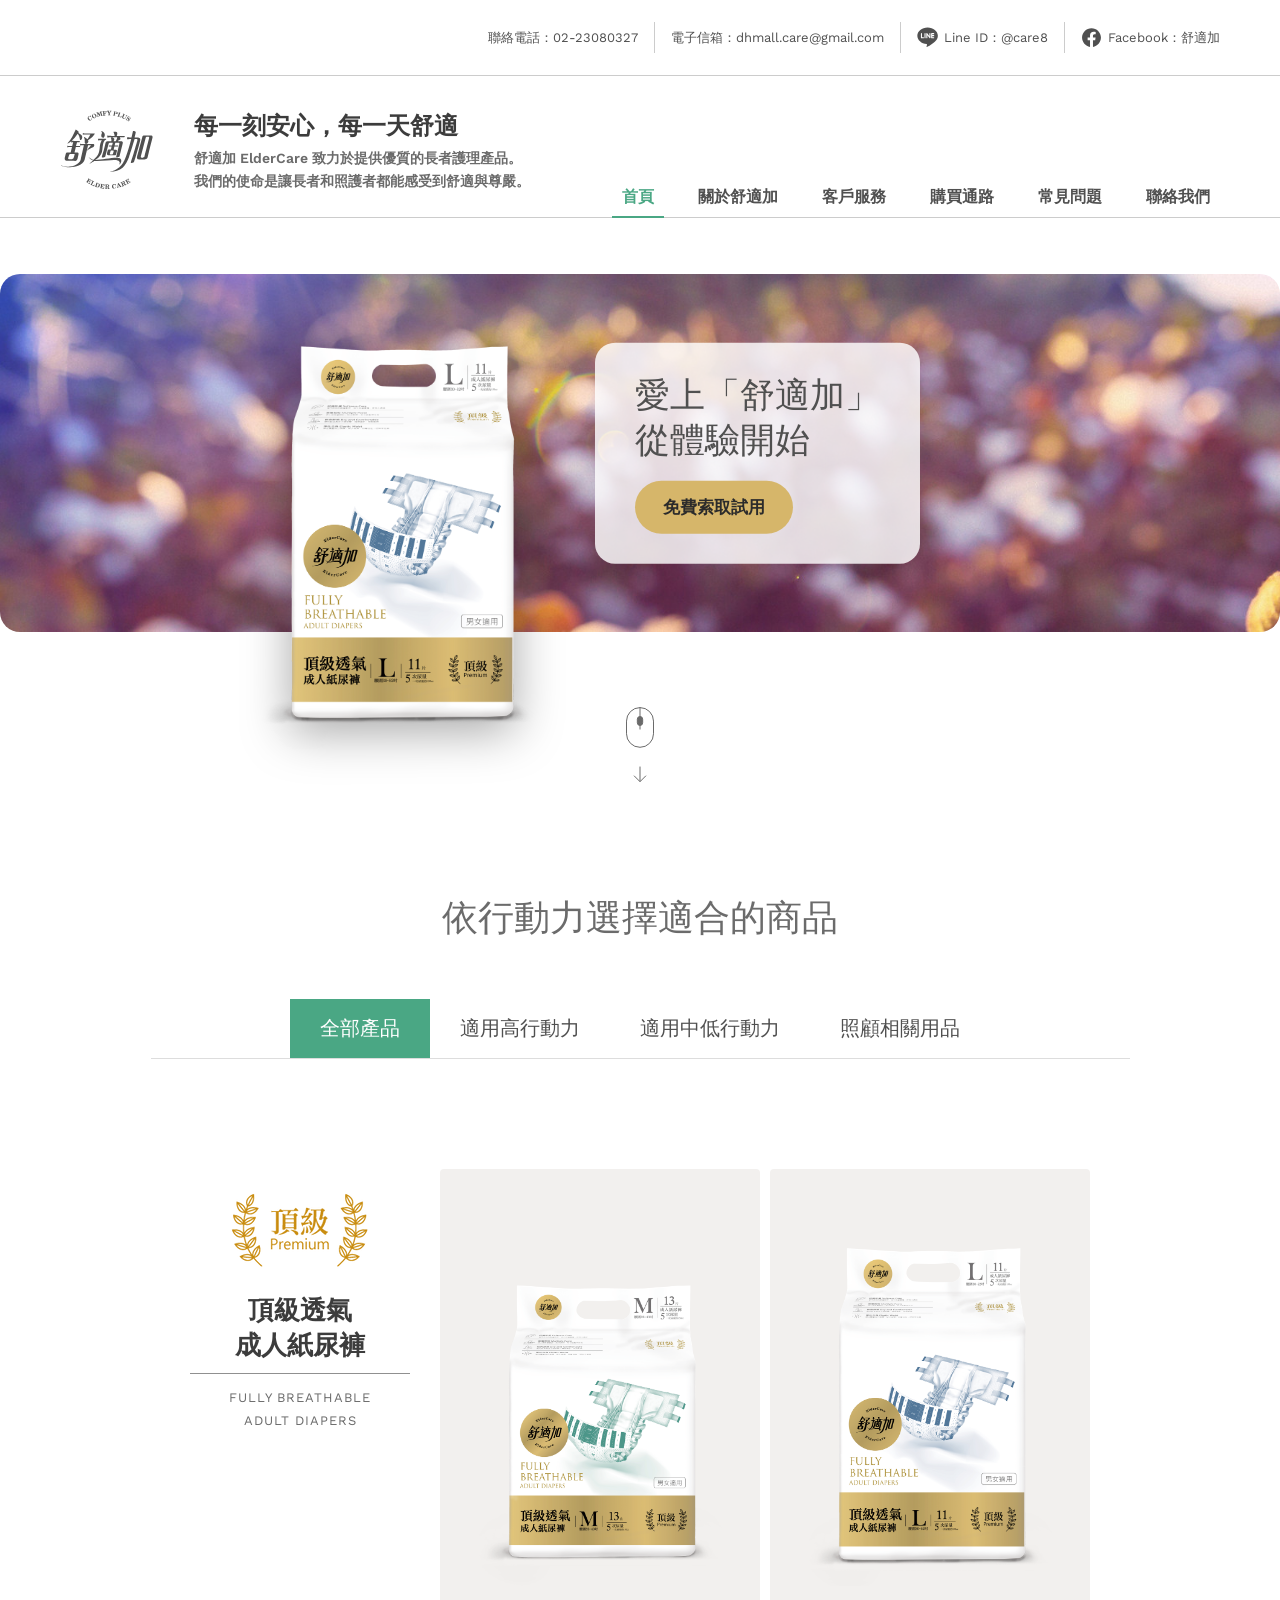
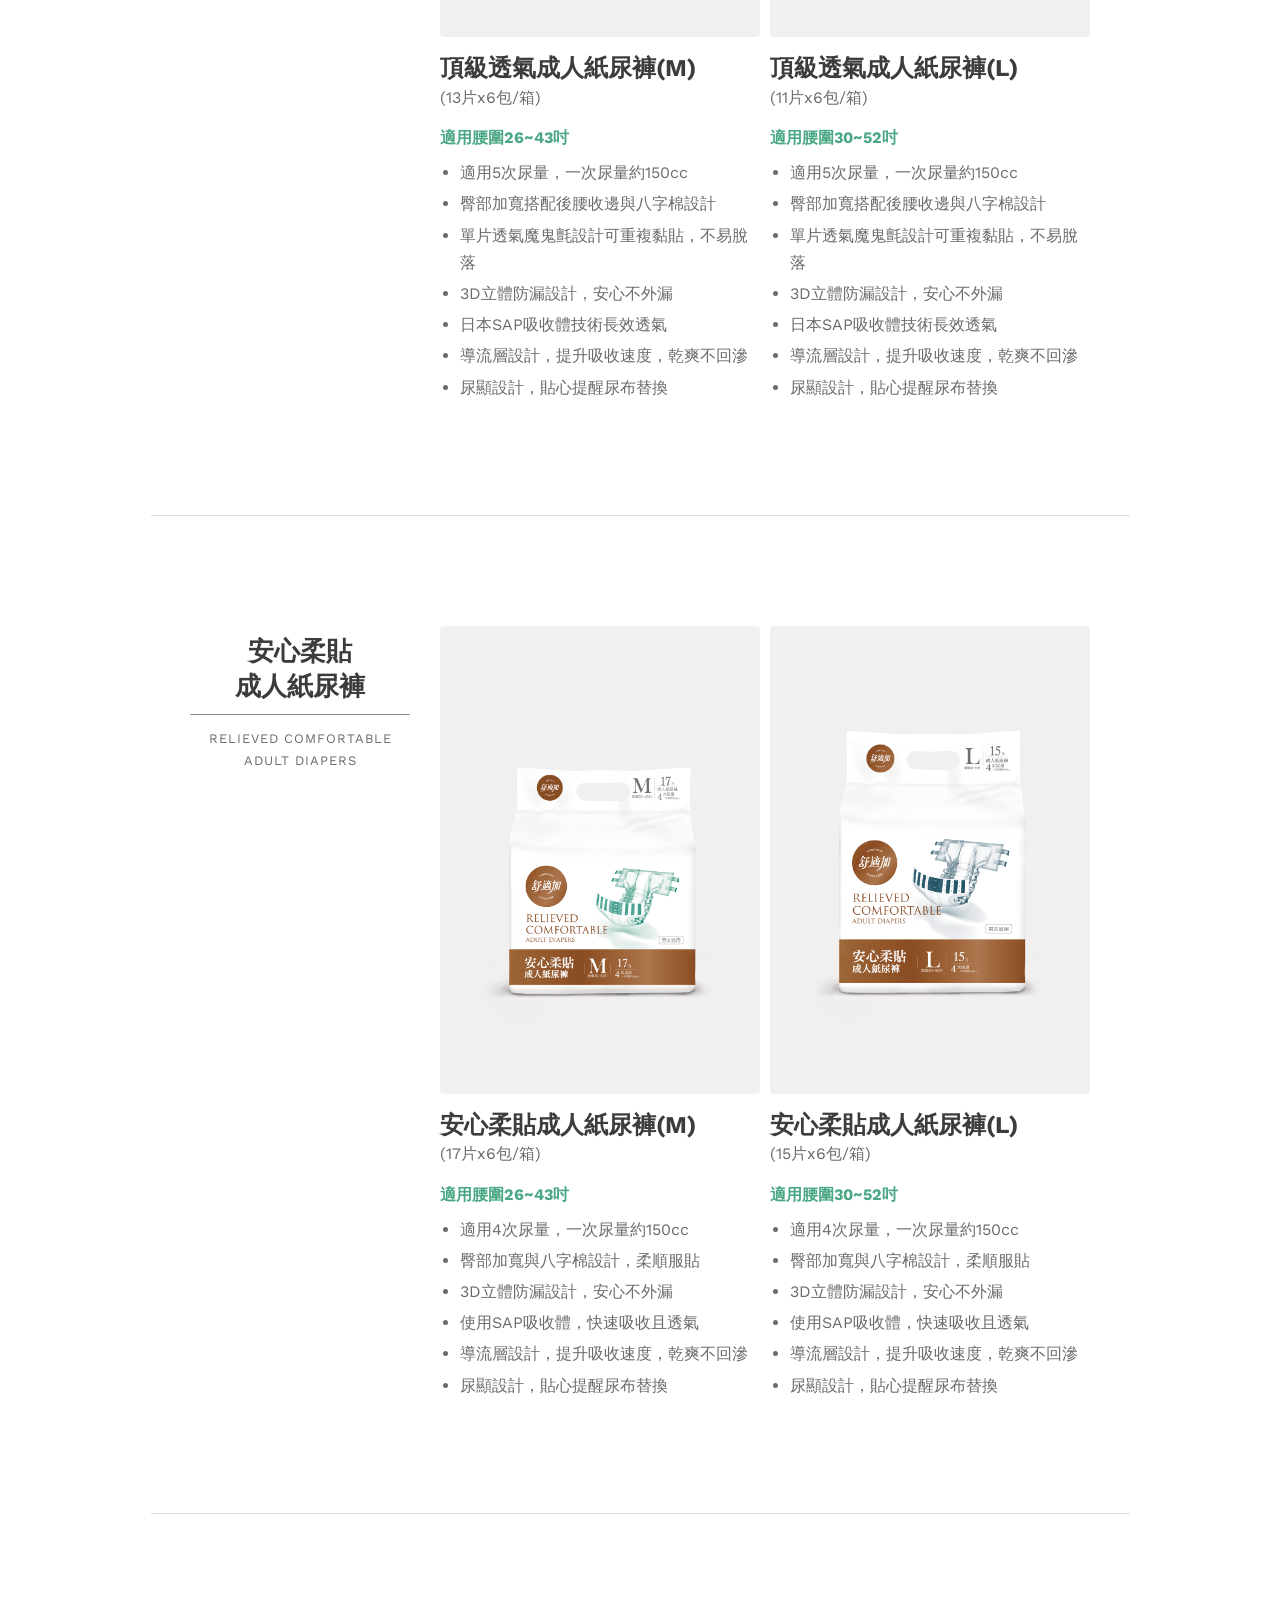
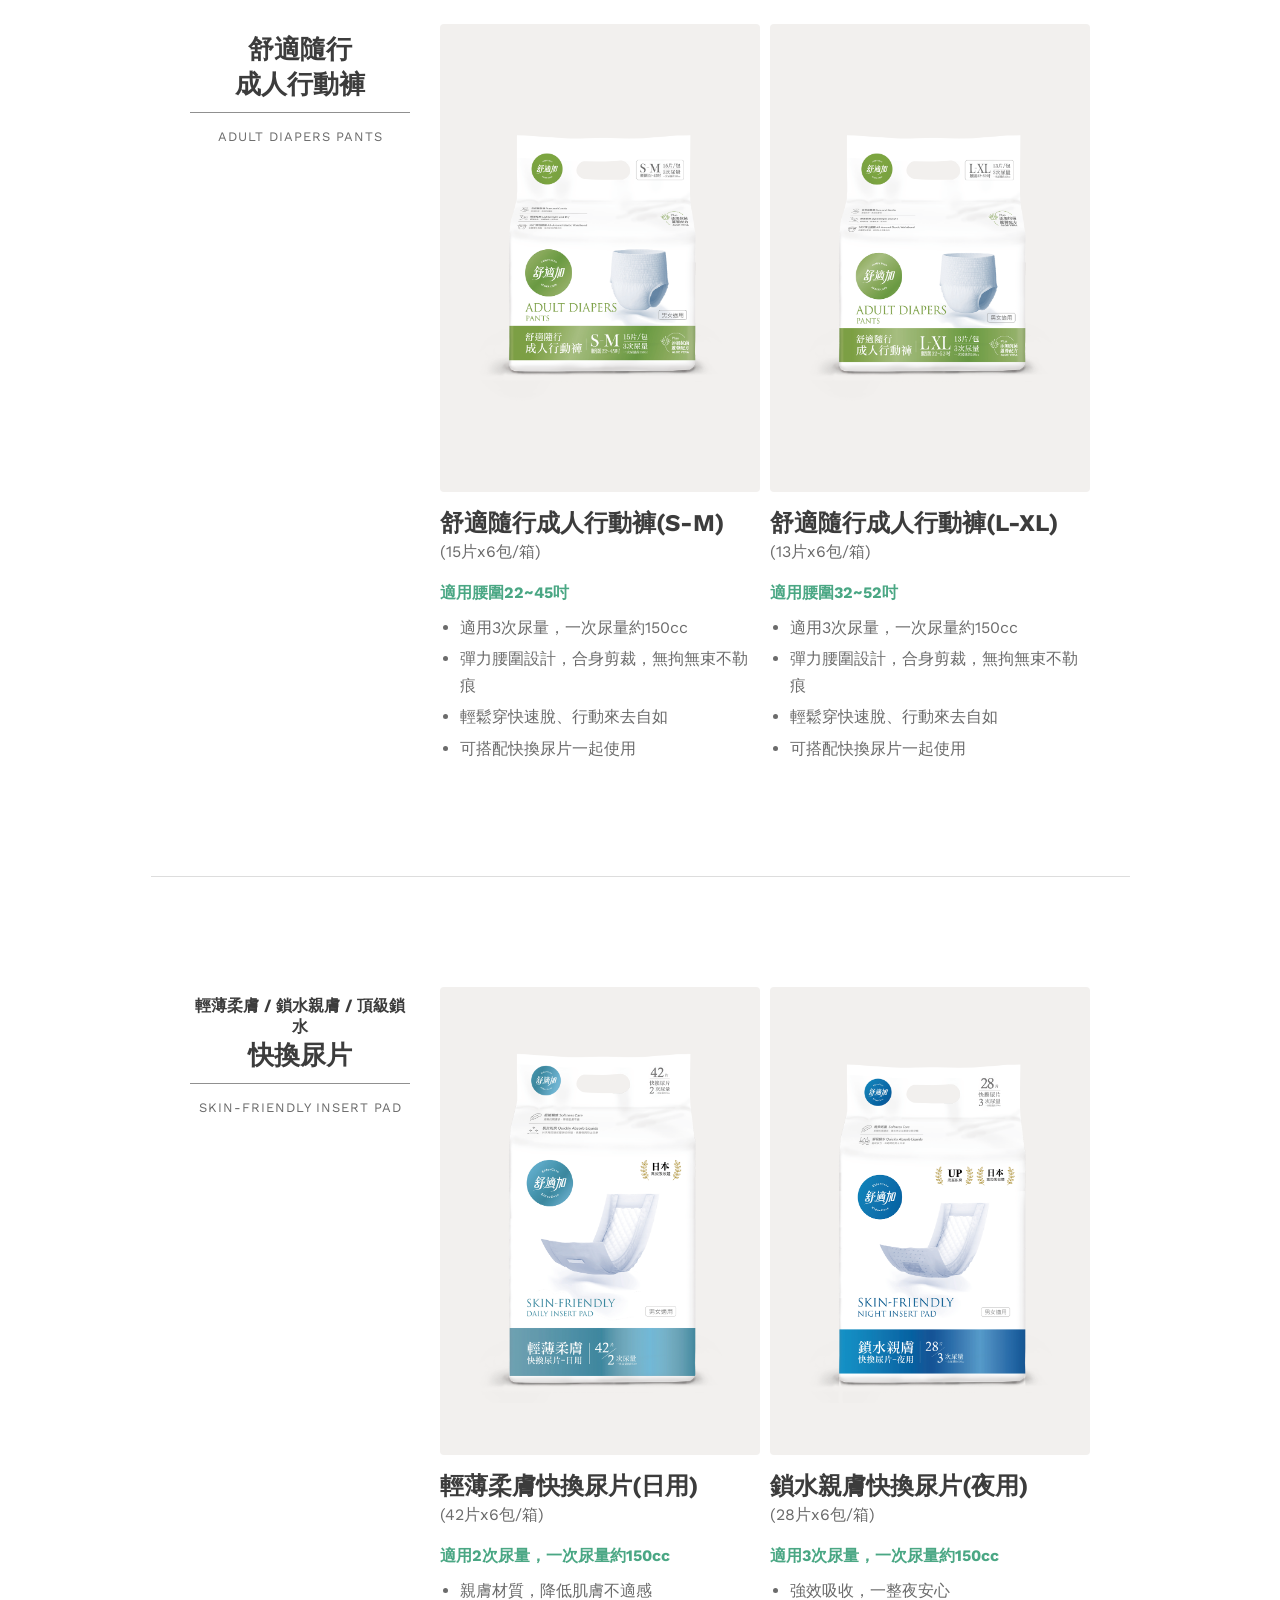
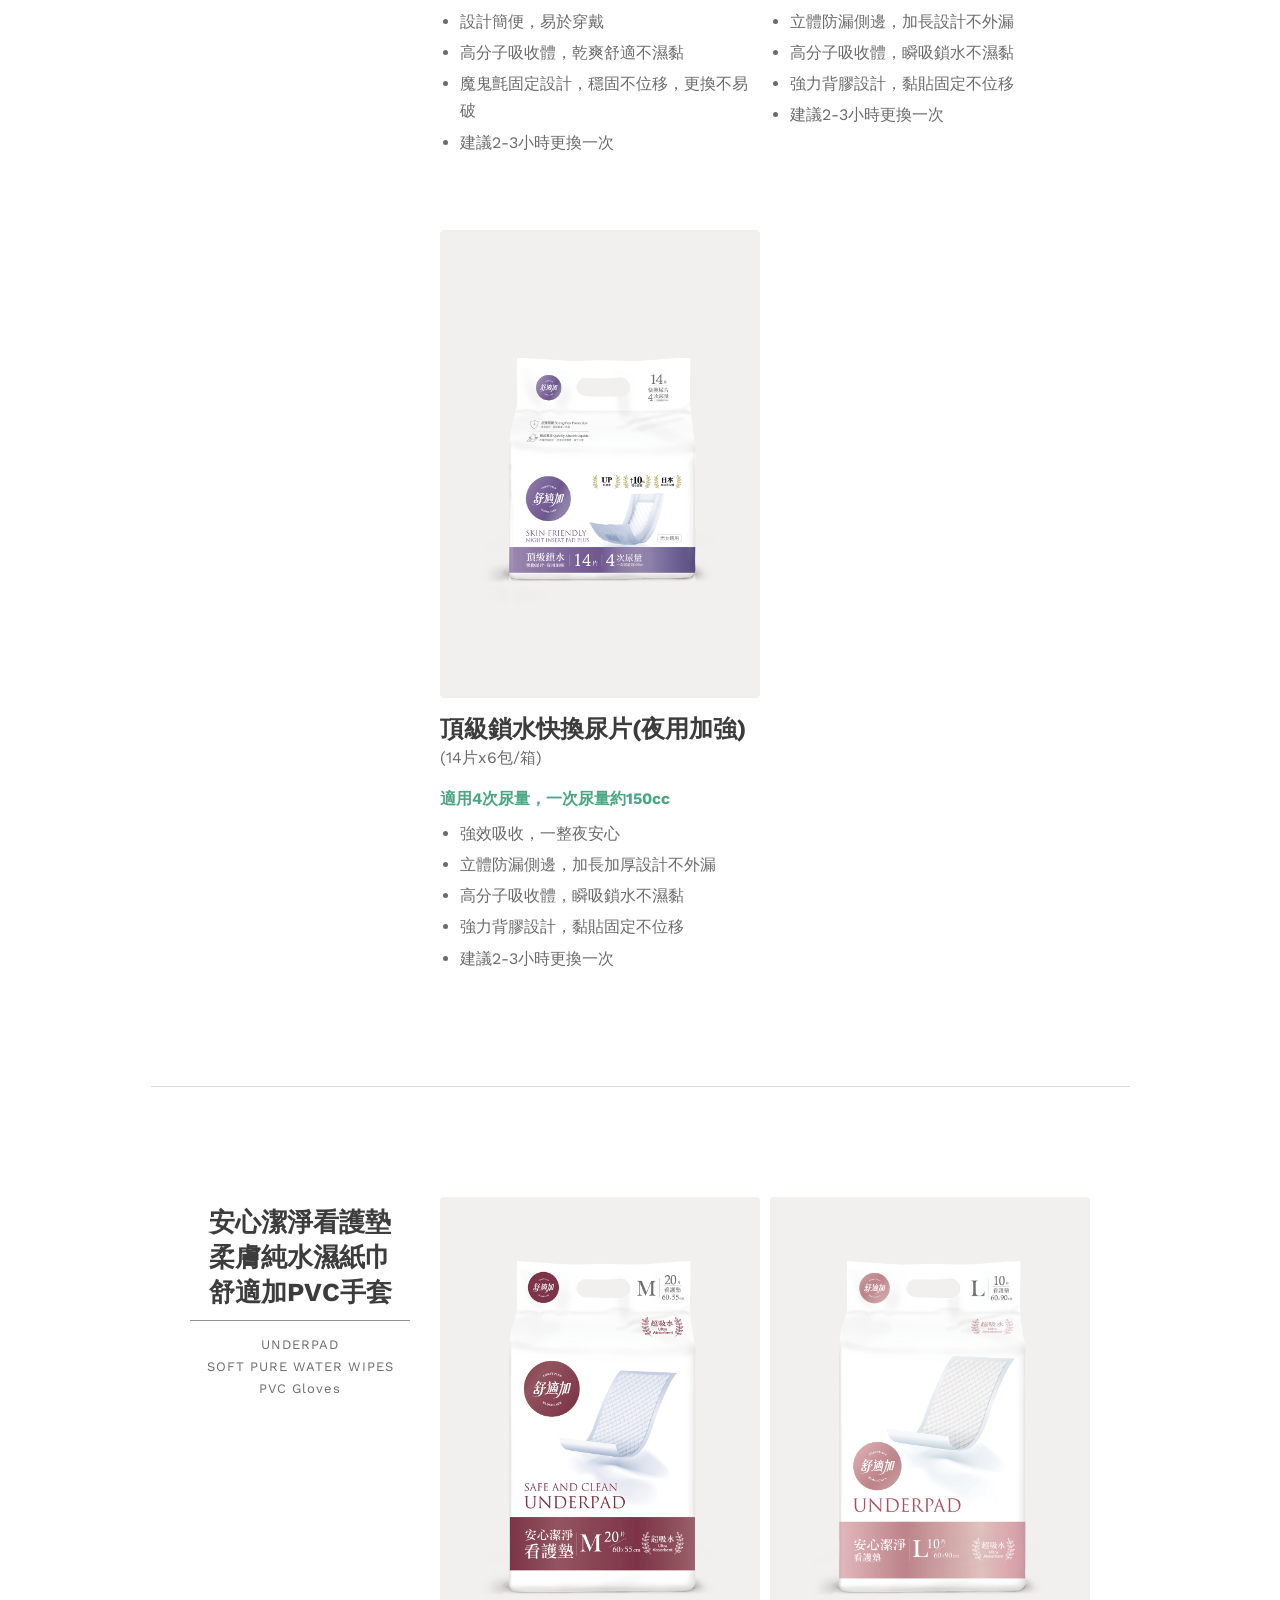
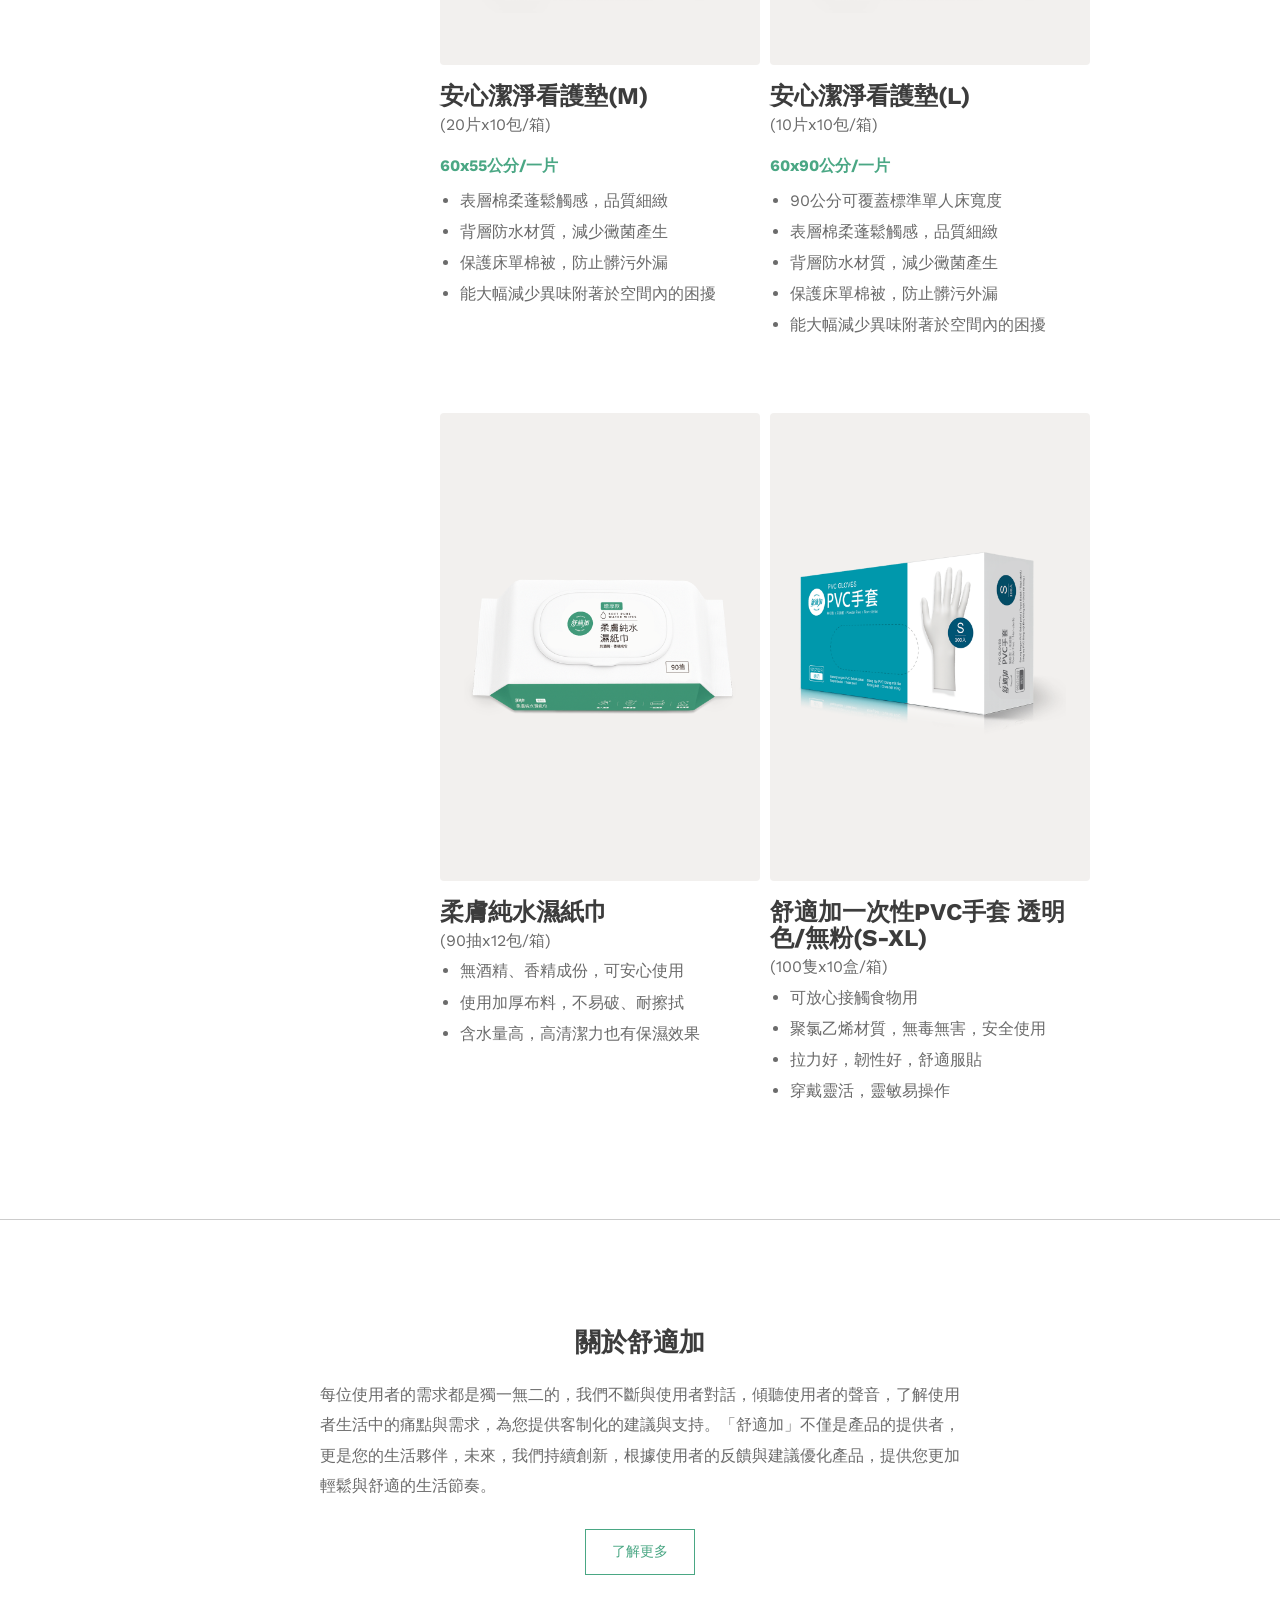
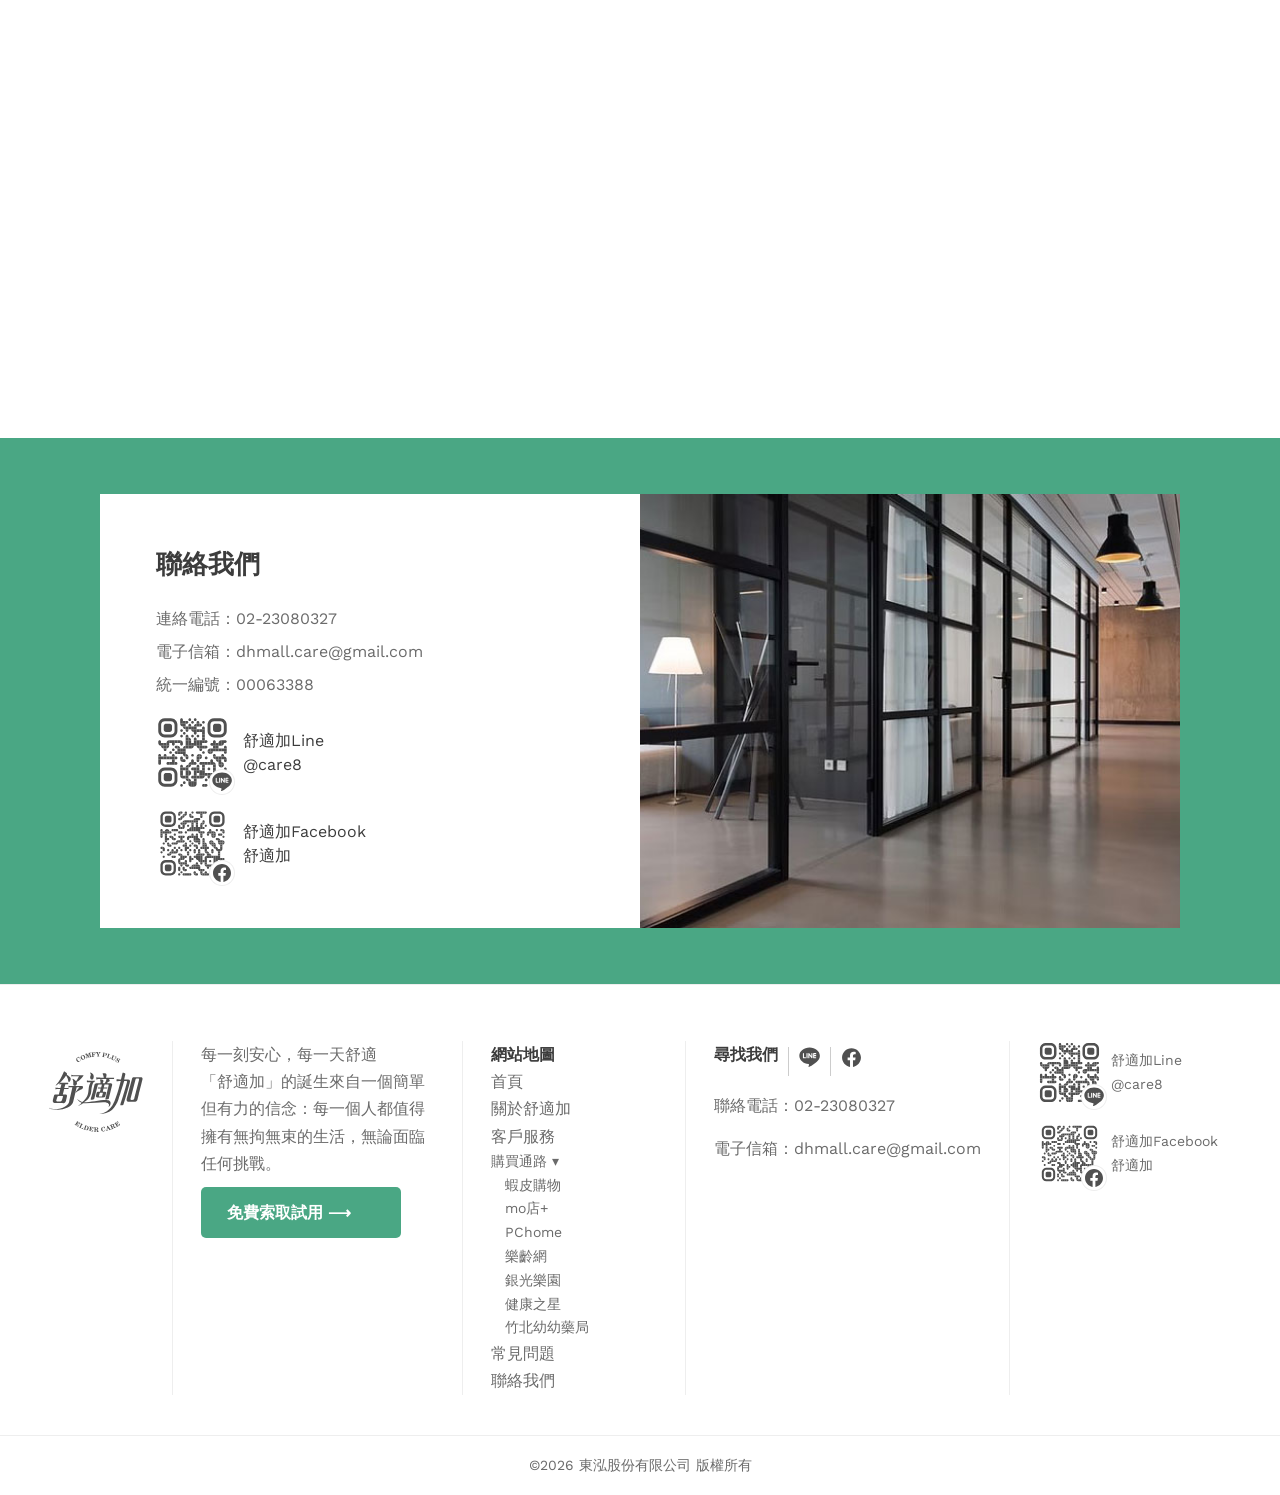
==== commit 1fde7ce1: "產品的燈箱動態" ====
--- a/index.html
+++ b/index.html
@@ -468,6 +468,7 @@
      clicked; the script at the bottom of this page fills it in and drives
      the prev/next arrows. -->
 <div class="lightbox" id="lightbox" role="dialog" aria-modal="true" aria-labelledby="lightboxTitle" hidden>
+  <div class="lightbox-bg" id="lightboxBg" aria-hidden="true"></div>
   <button type="button" class="lightbox-close" id="lightboxClose" aria-label="關閉">&times;</button>
   <button type="button" class="lightbox-nav lightbox-prev" id="lightboxPrev" aria-label="上一個產品">
     <svg viewBox="0 0 24 24" width="24" height="24" aria-hidden="true" focusable="false">
@@ -689,25 +690,85 @@
     });
     elFeat.hidden = !it.features.length;
     elCount.textContent = (current + 1) + ' / ' + n;
+    // Tag the pieces for the reveal (.lb-reveal in style.css): the photo
+    // goes first (--i 0), and every text line shares --i 1 so the text
+    // block fades in as one, a beat after the photo.
+    var photo = elImg.parentNode;
+    var texts = [elTitle, elPack, elFit]
+      .concat(Array.prototype.slice.call(elFeat.children), [elCount]);
+    photo.classList.add('lb-reveal');
+    photo.style.setProperty('--i', 0);
+    texts.forEach(function(el){
+      el.classList.add('lb-reveal');
+      el.style.setProperty('--i', 1);
+    });
     // Long feature lists scroll inside the panel; start each product at the top.
     var info = elFeat.parentNode;
     if (info) info.scrollTop = 0;
   }
 
+  /* Open/close animation (see .lightbox-bg in style.css), timed like the
+     Modesto menu: 0.5s unfold + 0.5s content fade on open, the reverse on
+     close. `hidden` is only set again once the full 1s close has played. */
+  var reduceMotion = window.matchMedia && window.matchMedia('(prefers-reduced-motion: reduce)').matches;
+  var CLOSE_MS = 1000;  // content fade (.5s) + background fold (.5s)
+  var closeTimer = null;
+  var isOpen = false;
+
   function open(i){
+    if (closeTimer) { clearTimeout(closeTimer); closeTimer = null; }
+    cancelSwitch();
+    lb.style.removeProperty('--lb-base');   // first reveal waits for the unfold
     lastFocus = items[i] ? items[i].box : null;
     show(i);
+    switchTarget = current;
+    if (lb.hidden) scrollLock.on();
     lb.hidden = false;
-    scrollLock.on();
-    btnClose.focus();
+    isOpen = true;
+    void lb.offsetWidth;          // commit the folded state before unfolding
+    lb.classList.add('is-open');
+    btnClose.focus({ preventScroll: true });
   }
 
-  function close(){
-    if (lb.hidden) return;
+  function finishClose(){
+    closeTimer = null;
     lb.hidden = true;
     elImg.removeAttribute('src');
     scrollLock.off();
-    if (lastFocus) { lastFocus.focus(); lastFocus = null; }
+  }
+
+  function close(){
+    if (!isOpen) return;
+    isOpen = false;
+    cancelSwitch();
+    lb.classList.remove('is-open');
+    var target = items[current] ? items[current].box : lastFocus;
+    if (target) target.focus({ preventScroll: true });
+    lastFocus = null;
+    if (reduceMotion) finishClose();
+    else closeTimer = setTimeout(finishClose, CLOSE_MS);
+  }
+
+  /* Prev/next inside the open lightbox: the current product is hidden at
+     once (no fade-out), the content is swapped, and the new product runs the
+     same fade-in as on open (photo first, then the text block) — without the .5s wait,
+     since the background is already flat (--lb-base: 0s). Pressing again
+     mid-reveal simply restarts the reveal on the next product. */
+  var switchTarget = 0;
+
+  function cancelSwitch(){
+    lb.classList.remove('is-switching');
+  }
+
+  function go(i){
+    if (!isOpen) return;
+    show(i);
+    switchTarget = current;
+    if (reduceMotion) return;
+    lb.classList.add('is-switching');    // snap everything to hidden
+    lb.style.setProperty('--lb-base', '0s');
+    void lb.offsetWidth;                 // commit the hidden state
+    lb.classList.remove('is-switching'); // ...then replay the fade-in
   }
 
   items.forEach(function(it, i){
@@ -724,19 +785,19 @@
   });
 
   btnClose.addEventListener('click', close);
-  btnPrev.addEventListener('click', function(){ show(current - 1); });
-  btnNext.addEventListener('click', function(){ show(current + 1); });
+  btnPrev.addEventListener('click', function(){ go(switchTarget - 1); });
+  btnNext.addEventListener('click', function(){ go(switchTarget + 1); });
 
   // Clicking the empty area around the panel closes; clicking the panel does not.
   lb.addEventListener('click', function(e){
-    if (e.target === lb) close();
+    if (e.target === lb || e.target.id === 'lightboxBg') close();
   });
 
   document.addEventListener('keydown', function(e){
-    if (lb.hidden) return;
+    if (!isOpen) return;
     if (e.key === 'Escape' || e.key === 'Esc') { close(); return; }
-    if (e.key === 'ArrowLeft')  { show(current - 1); return; }
-    if (e.key === 'ArrowRight') { show(current + 1); return; }
+    if (e.key === 'ArrowLeft')  { go(switchTarget - 1); return; }
+    if (e.key === 'ArrowRight') { go(switchTarget + 1); return; }
     if (e.key === 'Tab') {
       // Keep Tab cycling between the overlay's own three buttons.
       e.preventDefault();
--- a/style.css
+++ b/style.css
@@ -18,7 +18,7 @@
 html{ overflow-x:hidden; }
 body{ margin:0; padding:0; width:100%; }
 body{
-  font-family: "Helvetica Neue",worksans-extralight,"work sans",Helvetica,Arial,"PingFang TC","Microsoft JhengHei","Noto Sans TC",sans-serif;
+  font-family: "work sans",Helvetica,"Microsoft JhengHei";
   color: var(--text-dark);
   line-height: 1.7;
   background:#fff;
@@ -990,26 +990,80 @@
   align-items: center;
   justify-content: center;
   padding: 72px 88px 48px;
-  background: #f2f0ee;
-  animation: lightboxFade .22s ease both;
+}
+/* Open / close sequence ported from the Modesto template's overlay menu
+   (.overlay / .animation-wrapper / .content-wrapper, 0.5s ease-out):
+     open:  the background layer unfolds from its folded 3D state to flat
+            (0-0.5s), then the content fades in (0.5-1s).
+     close: the content fades out first (0-0.5s), then the background folds
+            back away (0.5-1s); the script re-hides the overlay at 1s.
+   Each rule's delay is set for the direction it applies to: the base rules
+   describe closing, the .is-open rules describe opening. */
+.lightbox-bg{
+  position: absolute;
+  inset: 0;
+  z-index: 0;
+  background: rgba(242, 240, 238);
+  transform: perspective(1000px) rotateX(66deg) scale(0.3) skewX(32deg) skewY(-40deg) rotateY(12deg);
+  transition: transform .5s ease-out .5s;
+}
+.lightbox.is-open .lightbox-bg{
+  transform: perspective(1000px) rotateX(0deg) scale(1) skewX(0deg) skewY(0deg) rotateY(0deg);
+  transition-delay: 0s;
+}
+.lightbox-close,
+.lightbox-nav{
+  opacity: 0;
+}
+.lightbox.is-open .lightbox-close,
+.lightbox.is-open .lightbox-nav{
+  opacity: 1;
+}
+/* Content reveal: once the background has unfolded (.5s), the product photo
+   drops down into place while fading in, and the whole text block follows
+   as one piece 150ms later. The script tags the photo --i:0 and every text
+   line --i:1. On close they all fade back out together, as Modesto's
+   content layer does. */
+.lb-reveal{
+  opacity: 0;
+  transform: translateY(-150px);
+  transition: opacity .35s ease-out, transform .35s ease-out;
+}
+.lightbox.is-open .lb-reveal{
+  opacity: 1;
+  transform: none;
+  transition-delay: calc(var(--lb-base, .5s) + var(--i, 0) * 150ms);
+}
+/* Switching product with the arrows: the script flicks this class on for a
+   single frame to snap every piece back to hidden with no transition, then
+   removes it so the rule above replays the fade-in on the new product. */
+.lightbox.is-open.is-switching .lb-reveal{
+  opacity: 0;
+  transform: translateY(-48px);
+  transition: none;
+}
+.lightbox.is-open .lightbox-close,
+.lightbox.is-open .lightbox-nav{
+  transition: opacity .5s ease-out .5s, background .15s ease, color .15s ease;
 }
 /* `display:flex` above would otherwise defeat the `hidden` attribute. */
 .lightbox[hidden]{ display: none; }
 
 .lightbox-panel{
+  position: relative;
+  z-index: 1;
   display: flex;
   align-items: center;
   gap: clamp(24px, 4vw, 60px);
   width: 100%;
   max-width: 1150px;
   max-height: 100%;
-  animation: lightboxZoom .26s cubic-bezier(.16,.84,.44,1) both;
 }
 .lightbox-media{
   flex: 0 1 100%;
   display: flex;
   align-items: center;
-  justify-content: center;
+  justify-content: flex-end;
   min-width: 0;
 }
 .lightbox-media img{
@@ -1069,11 +1123,12 @@
   border-radius: 0%;
   background: rgba(255,255,255,.7);
   color: #5c5c5c;
+  z-index: 2;
   cursor: pointer;
   display: flex;
   align-items: center;
   justify-content: center;
-  transition: background .15s ease, color .15s ease;
+  transition: opacity .5s ease-out, background .15s ease, color .15s ease;
 }
 .lightbox-close:hover, .lightbox-close:focus-visible,
 .lightbox-nav:hover,   .lightbox-nav:focus-visible{
@@ -1097,11 +1152,6 @@
 .lightbox-prev{ left: 18px; }
 .lightbox-next{ right: 18px; }
 
-@keyframes lightboxFade{ from{ opacity: 0; } to{ opacity: 1; } }
-@keyframes lightboxZoom{
-  from{ opacity: 0; transform: scale(.94); }
-  to  { opacity: 1; transform: scale(1); }
-}
 
 /* Tablet: keep the two columns but reclaim the side gutters. */
 @media (max-width: 1024px){
@@ -1121,11 +1171,12 @@
     overscroll-behavior: contain;
   }
   .lightbox-media{ flex: 0 0 auto; }
-  .lightbox-media img{ max-height: 42vh; margin: 0 auto; }
+  .lightbox-media img{ max-width: 90%;margin: 0 auto; }
   .lightbox-info{
     flex: 0 0 auto;
     max-height: none;
     overflow: visible;
+    display: none;
   }
   .lightbox-features li{ font-size: 15px; }
   /* With the panel stacked, centring the arrows on the viewport would leave
@@ -1134,15 +1185,20 @@
   .lightbox-nav{
     width: 40px;
     height: 40px;
-    top: calc(60px + 21vh);
+    /* top: calc(60px + 21vh); */
   }
   .lightbox-prev{ left: 4px;z-index: 999; }
   .lightbox-next{ right: 4px; z-index: 999;}
   .lightbox-close{ top: 10px; right: 10px; }
+  .lb-reveal {
+    transform: translateY(-50px);
+  }
 }
 
 @media (prefers-reduced-motion: reduce){
-  .mainnav.open,
-  .lightbox,
-  .lightbox-panel{ animation: none; }
-}
+  .mainnav.open{ animation: none; }
+  .lightbox-bg, .lb-reveal, .lightbox-close, .lightbox-nav,
+  .lightbox.is-open .lightbox-bg, .lightbox.is-open .lb-reveal,
+  .lightbox.is-open.is-switching .lb-reveal,
+  .lightbox.is-open .lightbox-close, .lightbox.is-open .lightbox-nav{ transition: none; }
+}
